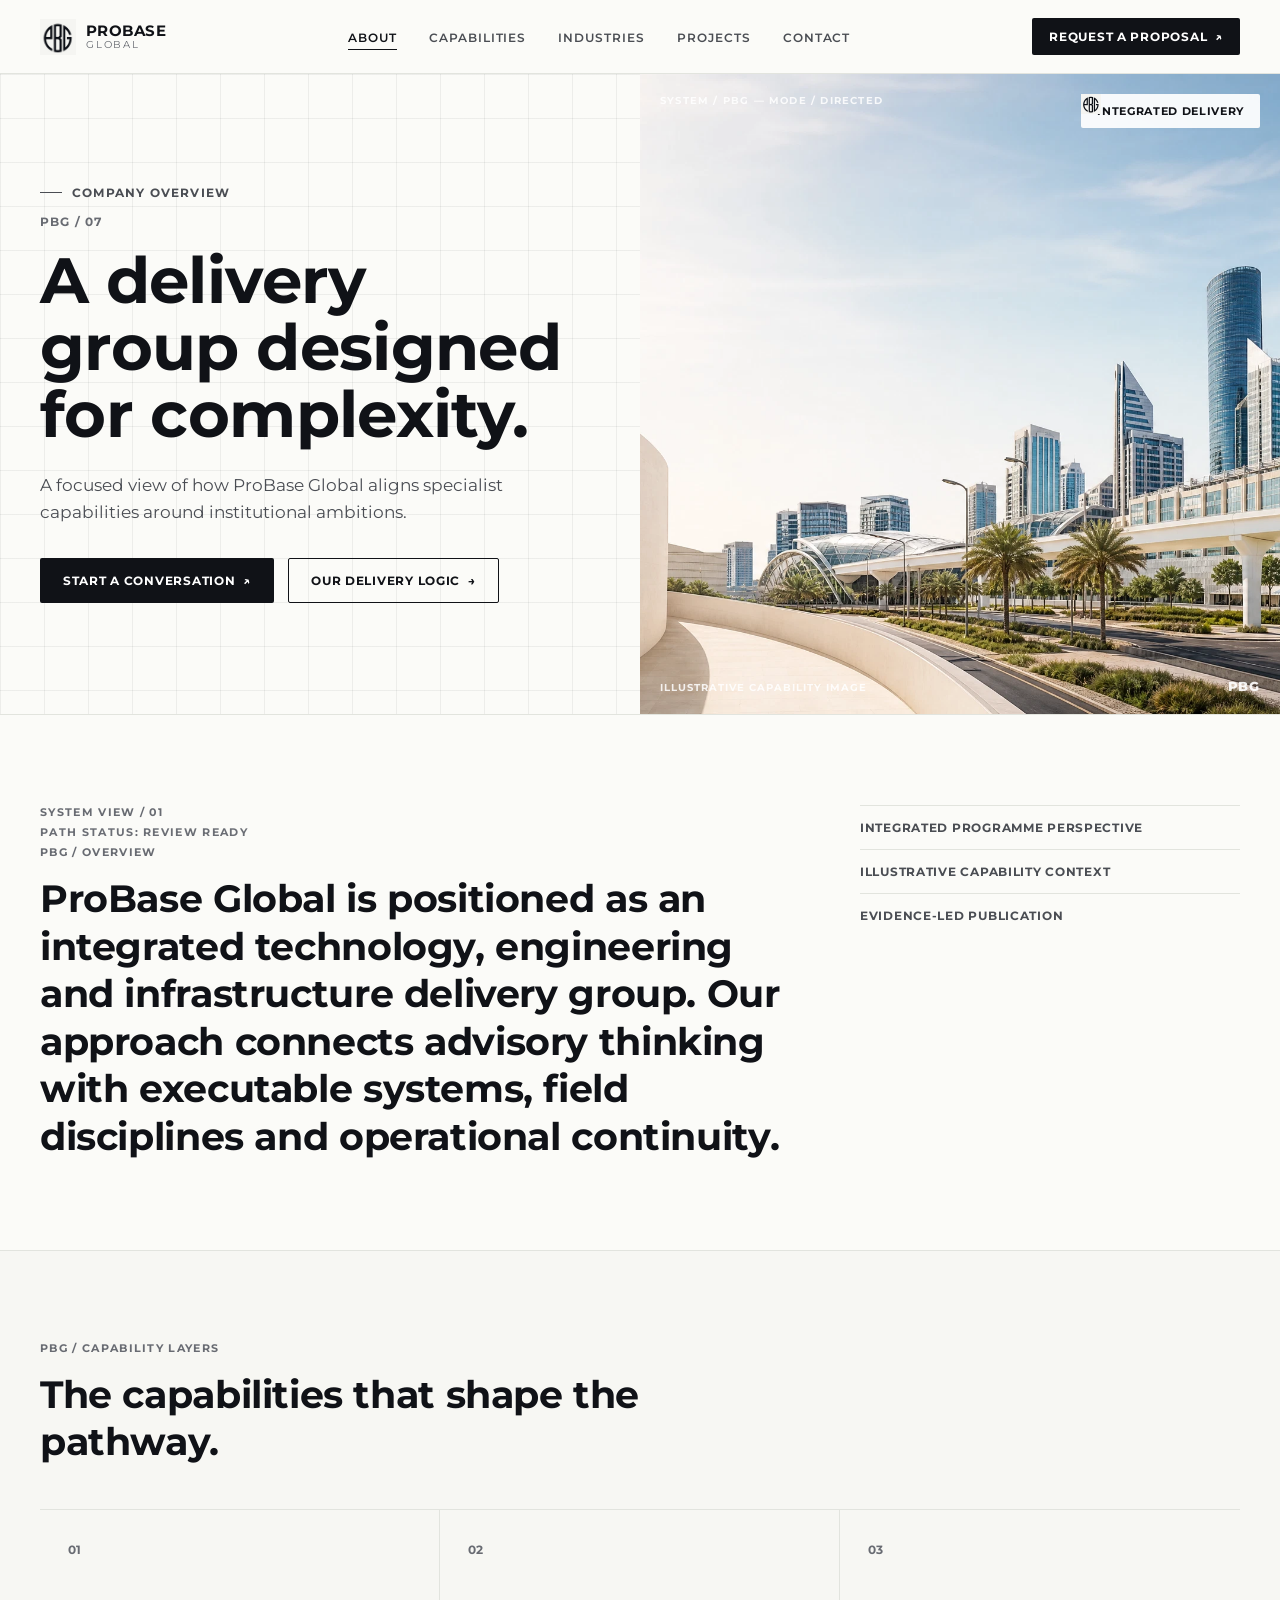
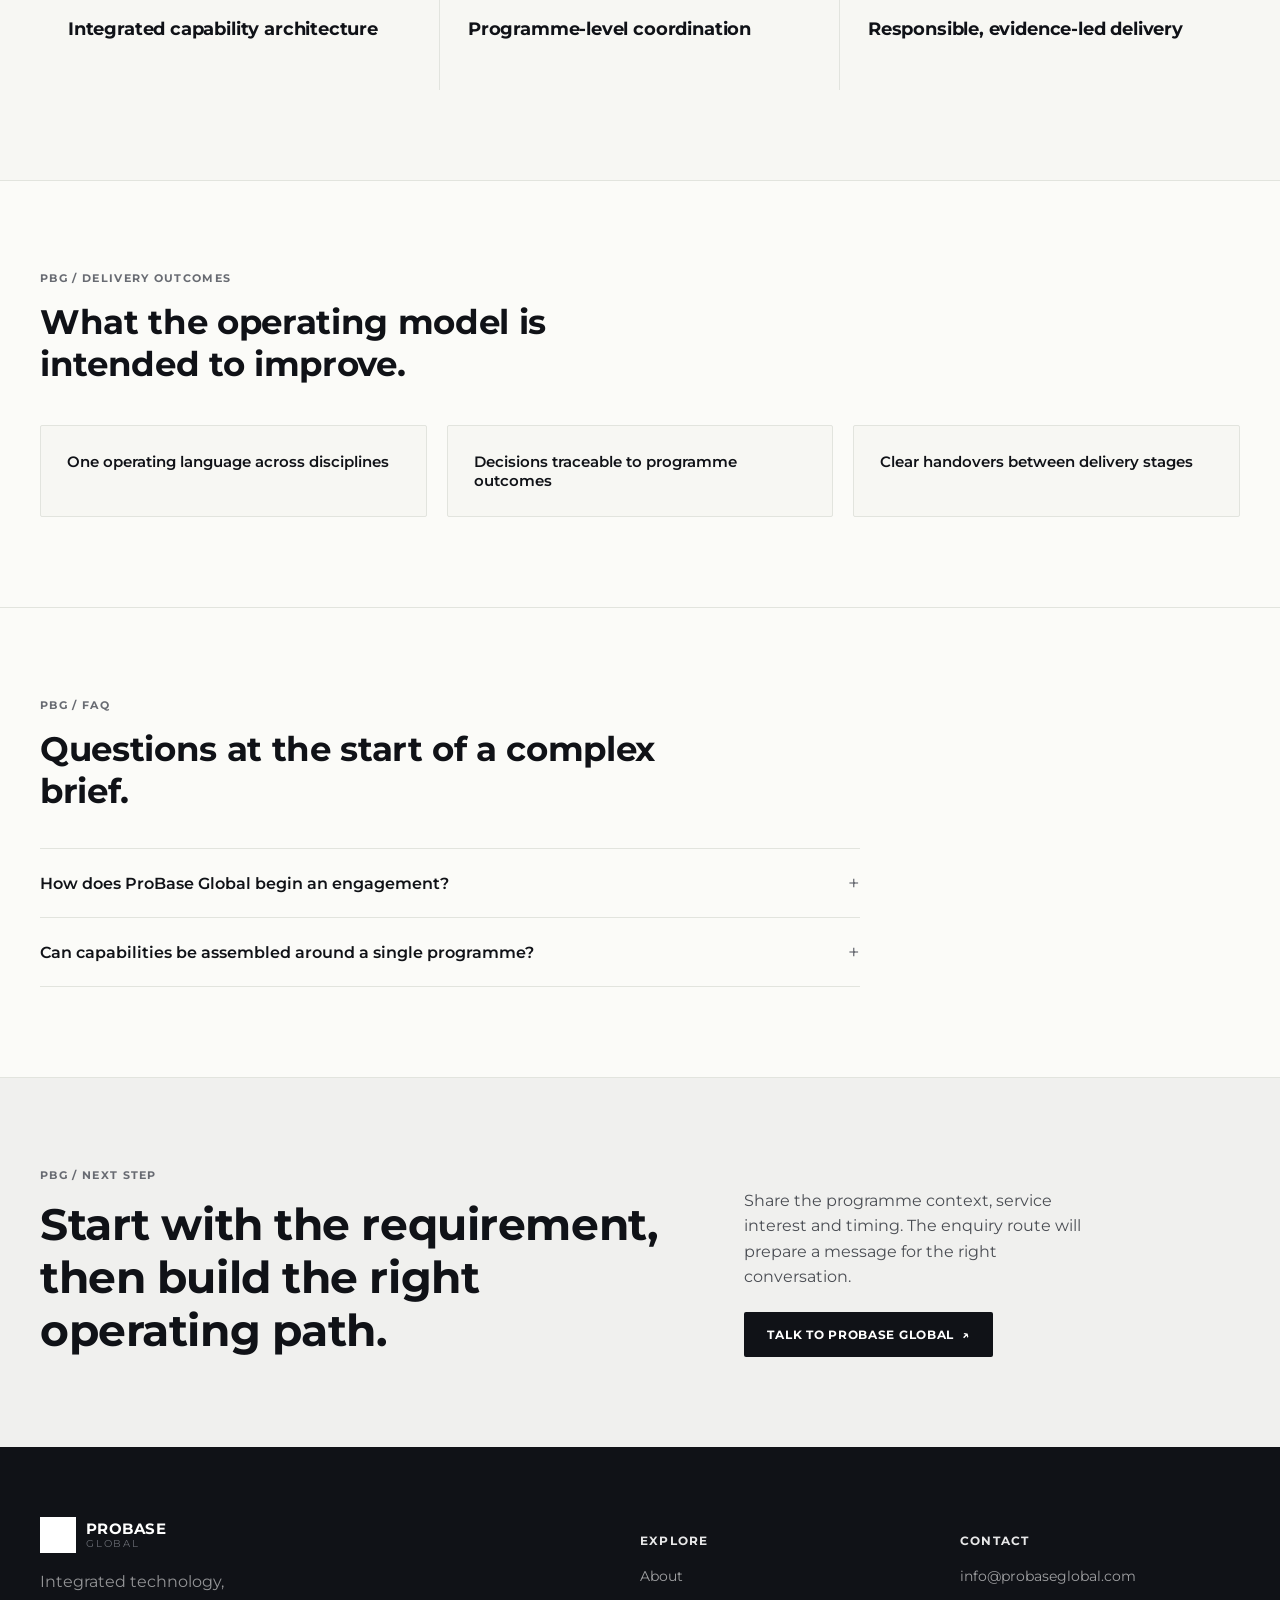
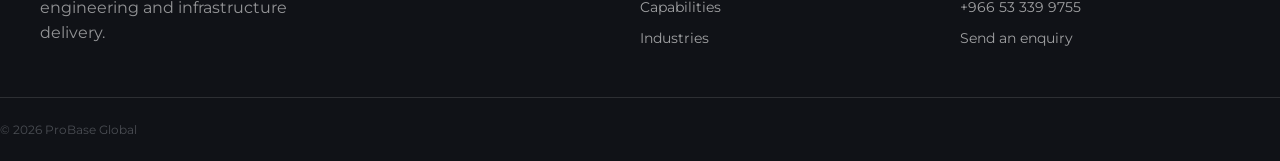
==== about.html @ fe895ed1 "Accessibility and responsive audit fixes - Mobile menu: open state now renders as a full-width dropd" ====
<!doctype html>
<html lang="en">
<head>
<meta charset="UTF-8">
<meta name="viewport" content="width=device-width, initial-scale=1.0">
<title>A delivery group designed for complexity. | ProBase Global</title>
<meta name="description" content="A focused view of how ProBase Global aligns specialist capabilities around institutional ambitions.">
<meta name="theme-color" content="#111216">
<link rel="preconnect" href="https://fonts.googleapis.com">
<link rel="preconnect" href="https://fonts.gstatic.com" crossorigin>
<link href="https://fonts.googleapis.com/css2?family=Montserrat:wght@400;600;700;800&display=swap" rel="stylesheet">
<link rel="stylesheet" href="css/style.css">
</head>
<body>
<header class="site-header">
  <div class="wrap header-inner">
    <a class="brand" href="index.html">
      <img src="assets/img/probase-logo-mark-160_a76ad49f.png" alt="ProBase Global" class="brand-mark">
      <span class="brand-word"><strong>PROBASE</strong><small>GLOBAL</small></span>
    </a>
    <nav class="site-nav" id="site-nav">
      <ul>
        <li><a href="about.html" class="active">About</a></li>
<li><a href="capabilities.html">Capabilities</a></li>
<li><a href="industries.html">Industries</a></li>
<li><a href="projects.html">Projects</a></li>
<li><a href="contact.html">Contact</a></li>
      </ul>
    </nav>
    <div class="header-actions">
      <button class="lang-toggle" type="button">&#127760; العربية</button>
      <a class="btn btn-primary btn-sm" href="contact.html?type=proposal">Request a proposal <span class="arrow">&#8599;</span></a>
    </div>
    <button class="menu-toggle" type="button" aria-label="Menu" aria-expanded="false" aria-controls="site-nav">&#9776;</button>
  </div>
</header>
<main>
<section class="hero">
  <div class="hero-grid">
    <div class="hero-copy">
      <span class="eyebrow"><i></i>Company overview</span>
      <span class="counter">PBG / 07</span>
      <h1>A delivery group designed for complexity.</h1>
      <p class="lede">A focused view of how ProBase Global aligns specialist capabilities around institutional ambitions.</p>
      <div class="btn-row">
        <a class="btn btn-primary" href="contact.html">Start a conversation <span class="arrow">&#8599;</span></a>
        <a class="btn btn-outline" href="delivery.html">Our delivery logic <span class="arrow">&#8594;</span></a>
      </div>
    </div>
    <div class="hero-media">
      <img src="assets/img/probase-daylight-hero_3b8165ca.png" alt="Illustrative capability environment">
      <span class="hero-tag hero-tag--top">SYSTEM / PBG &mdash; MODE / DIRECTED</span>
      <span class="hero-badge"><img src="assets/img/probase-logo-mark-160_a76ad49f.png" alt=""> Integrated delivery</span>
      <span class="hero-caption">Illustrative capability image</span>
      <span class="hero-mark">PBG</span>
    </div>
  </div>
</section>
<section class="overview">
  <div class="wrap overview-grid">
    <div class="overview-copy">
      <span class="tiny-label">System view / 01</span>
      <span class="tiny-label muted">PATH STATUS: REVIEW READY</span>
      <span class="section-label">PBG / OVERVIEW</span>
      <h2>ProBase Global is positioned as an integrated technology, engineering and infrastructure delivery group. Our approach connects advisory thinking with executable systems, field disciplines and operational continuity.</h2>
    </div>
    <ul class="overview-list">
      <li>Integrated programme perspective</li>
      <li>Illustrative capability context</li>
      <li>Evidence-led publication</li>
    </ul>
  </div>
</section>
<section class="layers">
  <div class="wrap">
    <span class="section-label">PBG / CAPABILITY LAYERS</span>
    <h2>The capabilities that shape the pathway.</h2>
    <div class="layer-grid layer-grid--3">
      <article class="layer-card">
      <span class="layer-num">01</span>
      <h3>Integrated capability architecture</h3>
    </article>
<article class="layer-card">
      <span class="layer-num">02</span>
      <h3>Programme-level coordination</h3>
    </article>
<article class="layer-card">
      <span class="layer-num">03</span>
      <h3>Responsible, evidence-led delivery</h3>
    </article>
    </div>
  </div>
</section>
<section class="outcomes">
  <div class="wrap">
    <span class="section-label">PBG / DELIVERY OUTCOMES</span>
    <h2>What the operating model is intended to improve.</h2>
    <ul class="outcomes-list">
      <li>One operating language across disciplines</li>
<li>Decisions traceable to programme outcomes</li>
<li>Clear handovers between delivery stages</li>
    </ul>
  </div>
</section>
<section class="faq">
  <div class="wrap">
    <span class="section-label">PBG / FAQ</span>
    <h2>Questions at the start of a complex brief.</h2>
    <div class="faq-list">
      <div class="faq-item">
      <button class="faq-q" type="button" aria-expanded="false">How does ProBase Global begin an engagement?<span class="faq-icon">+</span></button>
      <div class="faq-a"><p>Each engagement begins by clarifying the operating need, scope boundaries, stakeholders and delivery dependencies before a proposed pathway is defined.</p></div>
    </div>
<div class="faq-item">
      <button class="faq-q" type="button" aria-expanded="false">Can capabilities be assembled around a single programme?<span class="faq-icon">+</span></button>
      <div class="faq-a"><p>Yes. The model is designed to align relevant technology, engineering, infrastructure and operational capabilities around the requirements of each programme.</p></div>
    </div>
    </div>
  </div>
</section>
<section class="next-step">
  <div class="wrap next-step-grid">
    <div>
      <span class="section-label">PBG / NEXT STEP</span>
      <h2>Start with the requirement, then build the right operating path.</h2>
    </div>
    <div class="next-step-side">
      <p>Share the programme context, service interest and timing. The enquiry route will prepare a message for the right conversation.</p>
      <a class="btn btn-primary" href="contact.html?source=/about">Talk to ProBase Global <span class="arrow">&#8599;</span></a>
    </div>
  </div>
</section>
</main>
<footer class="site-footer">
  <div class="wrap footer-inner">
    <div class="footer-col footer-brand">
      <a class="brand" href="index.html">
        <img src="assets/img/probase-logo-mark-160_a76ad49f.png" alt="ProBase Global" class="brand-mark brand-mark--light">
        <span class="brand-word"><strong>PROBASE</strong><small>GLOBAL</small></span>
      </a>
      <p>Integrated technology, engineering and infrastructure delivery.</p>
    </div>
    <div class="footer-col">
      <h4>Explore</h4>
      <ul>
        <li><a href="about.html">About</a></li>
        <li><a href="capabilities.html">Capabilities</a></li>
        <li><a href="industries.html">Industries</a></li>
      </ul>
    </div>
    <div class="footer-col">
      <h4>Contact</h4>
      <ul>
        <li><a href="mailto:info@probaseglobal.com">info@probaseglobal.com</a></li>
        <li><a href="tel:+966533399755">+966 53 339 9755</a></li>
        <li><a href="contact.html">Send an enquiry</a></li>
      </ul>
    </div>
  </div>
  <div class="wrap footer-bottom">
    <p>&copy; 2026 ProBase Global</p>
  </div>
</footer>
<script src="js/main.js"></script>
</body>
</html>
---- css/style.css ----
:root{
  --bg:#fbfbf8;
  --bg-alt:#f0f0ee;
  --bg-cream:#f7f7f3;
  --border:#e2e4de;
  --ink:#101217;
  --ink-soft:#4a4d53;
  --ink-mute:#686b72; /* darkened from #83868c to meet WCAG AA (4.5:1) on the light backgrounds */
  --white:#ffffff;
  --footer-bg:#101217;
  --radius:2px;
  --maxw:1320px;
}
*{box-sizing:border-box;}
html{scroll-behavior:smooth;}
body{
  margin:0;
  font-family:'Montserrat',Arial,sans-serif;
  background:var(--bg);
  color:var(--ink);
  -webkit-font-smoothing:antialiased;
}
img{max-width:100%;display:block;}
a{color:inherit;text-decoration:none;}
ul{list-style:none;margin:0;padding:0;}
h1,h2,h3{margin:0;font-weight:700;letter-spacing:-0.01em;}
p{margin:0;color:var(--ink-soft);line-height:1.6;}
.wrap{max-width:var(--maxw);margin:0 auto;padding:0 40px;}
/* Header */
.site-header{position:sticky;top:0;z-index:50;background:var(--bg);border-bottom:1px solid var(--border);}
.header-inner{display:flex;align-items:center;justify-content:space-between;padding-top:18px;padding-bottom:18px;gap:24px;}
.brand{display:flex;align-items:center;gap:10px;}
.brand-mark{width:36px;height:36px;object-fit:contain;}
.brand-word{display:flex;flex-direction:column;line-height:1.1;}
.brand-word strong{font-size:15px;letter-spacing:0.03em;}
.brand-word small{font-size:10px;letter-spacing:0.18em;color:var(--ink-mute);}
.site-nav ul{display:flex;gap:32px;}
.site-nav a{font-size:12px;font-weight:600;letter-spacing:0.08em;text-transform:uppercase;color:var(--ink-soft);padding-bottom:4px;border-bottom:1px solid transparent;}
.site-nav a:hover,.site-nav a.active{color:var(--ink);border-color:var(--ink);}
.header-actions{display:flex;align-items:center;gap:12px;}
.lang-toggle{font-family:inherit;font-size:12px;font-weight:600;background:var(--white);border:1px solid var(--border);border-radius:999px;padding:8px 14px;cursor:pointer;}
/* Arabic/RTL locale not yet built — hide the inert toggle until ar/ pages exist. Remove this line to restore it. */
.lang-toggle{display:none;}
.menu-toggle{display:none;background:none;border:none;font-size:22px;cursor:pointer;}
/* Buttons */
.btn{display:inline-flex;align-items:center;gap:8px;font-size:12px;font-weight:700;letter-spacing:0.06em;text-transform:uppercase;padding:14px 22px;border-radius:var(--radius);white-space:nowrap;cursor:pointer;border:1px solid transparent;}
.btn-primary{background:var(--ink);color:var(--white);}
.btn-primary:hover{background:#000;}
.btn-outline{background:transparent;color:var(--ink);border-color:var(--ink);}
.btn-outline:hover{background:var(--ink);color:var(--white);}
.btn-sm{padding:10px 16px;}
.arrow{font-size:12px;}
.btn-row{display:flex;gap:14px;flex-wrap:wrap;margin-top:32px;}
/* Hero */
.hero{background:var(--bg);
  background-image:
    linear-gradient(rgba(16,18,23,0.06) 1px, transparent 1px),
    linear-gradient(90deg, rgba(16,18,23,0.06) 1px, transparent 1px);
  background-size:44px 44px;
  border-bottom:1px solid var(--border);
}
.hero-grid{display:grid;grid-template-columns:1fr 1fr;min-height:640px;}
.hero-copy{padding:80px 60px 80px 40px;display:flex;flex-direction:column;justify-content:center;max-width:640px;}
.eyebrow{display:inline-flex;align-items:center;gap:10px;font-size:12px;font-weight:700;letter-spacing:0.1em;text-transform:uppercase;color:var(--ink-soft);margin-bottom:14px;}
.eyebrow i{width:22px;height:1px;background:var(--ink-soft);display:inline-block;}
.counter{display:block;font-size:12px;font-weight:700;letter-spacing:0.1em;color:var(--ink-mute);margin-bottom:18px;}
.hero h1{font-size:clamp(38px,5vw,66px);line-height:1.05;margin-bottom:24px;}
.lede{font-size:17px;max-width:520px;}
.hero-media{position:relative;overflow:hidden;background:var(--bg-alt);min-height:400px;}
.hero-media img{width:100%;height:100%;object-fit:cover;position:absolute;inset:0;}
.hero-tag--top{position:absolute;top:20px;left:20px;font-size:10px;font-weight:700;letter-spacing:0.12em;color:rgba(255,255,255,0.85);text-transform:uppercase;z-index:2;}
.hero-badge{position:absolute;top:20px;right:20px;background:rgba(255,255,255,0.92);display:flex;align-items:center;gap:8px;padding:10px 16px;font-size:11px;font-weight:700;letter-spacing:0.06em;text-transform:uppercase;border-radius:2px;z-index:2;}
.hero-badge img{width:20px;height:20px;}
.hero-caption{position:absolute;bottom:20px;left:20px;font-size:10px;font-weight:700;letter-spacing:0.1em;color:rgba(255,255,255,0.85);text-transform:uppercase;z-index:2;}
.hero-mark{position:absolute;bottom:20px;right:20px;font-size:13px;font-weight:800;color:rgba(255,255,255,0.9);letter-spacing:0.06em;z-index:2;}
/* Overview */
.overview{padding:90px 0;border-bottom:1px solid var(--border);}
.overview-grid{display:grid;grid-template-columns:2fr 1fr;gap:60px;align-items:start;}
.tiny-label{display:block;font-size:11px;font-weight:700;letter-spacing:0.12em;text-transform:uppercase;color:var(--ink-mute);margin-bottom:6px;}
.tiny-label.muted{color:#6b6e75;} /* was #a7a9ad (2.27:1, failed AA); now ~4.9:1, a hair lighter than --ink-mute */
.section-label{display:block;font-size:11px;font-weight:700;letter-spacing:0.12em;text-transform:uppercase;color:var(--ink-mute);margin-bottom:16px;}
.overview-copy h2{font-size:clamp(26px,3vw,38px);line-height:1.25;margin-top:8px;}
.overview-list{display:flex;flex-direction:column;}
.overview-list li{font-size:12px;font-weight:700;letter-spacing:0.06em;text-transform:uppercase;color:var(--ink-soft);padding:14px 0;border-top:1px solid var(--border);}
/* Layers */
.layers{padding:90px 0;background:var(--bg-cream);border-bottom:1px solid var(--border);}
.layers h2{font-size:clamp(26px,3vw,40px);margin:14px 0 44px;max-width:640px;}
.layer-grid{display:grid;gap:0;border-top:1px solid var(--border);}
.layer-grid--4{grid-template-columns:repeat(4,1fr);}
.layer-grid--3{grid-template-columns:repeat(3,1fr);}
.layer-card{padding:32px 28px;border-right:1px solid var(--border);min-height:180px;}
.layer-grid--4 .layer-card:last-child,.layer-grid--3 .layer-card:last-child{border-right:none;}
.layer-num{display:block;font-size:12px;font-weight:700;color:var(--ink-mute);margin-bottom:60px;}
.layer-card h3{font-size:18px;line-height:1.35;}
/* Capability map (capabilities page) */
.capmap{padding:90px 0;border-bottom:1px solid var(--border);}
.capmap h2{font-size:clamp(24px,3vw,34px);max-width:760px;margin:14px 0 10px;}
.capmap-sub{max-width:600px;margin-bottom:44px;}
.capmap-grid{display:grid;grid-template-columns:repeat(4,1fr);gap:20px;}
.capmap-grid article{border:1px solid var(--border);padding:26px;border-radius:var(--radius);background:var(--bg-cream);}
.capmap-grid h3{font-size:16px;margin-bottom:10px;}
.capmap-grid span{font-size:10px;font-weight:700;letter-spacing:0.1em;text-transform:uppercase;color:var(--ink-mute);}
/* Industry directory */
.directory{padding:90px 0;border-bottom:1px solid var(--border);}
.directory h2{font-size:clamp(24px,3vw,34px);margin:14px 0 40px;}
.directory-grid{display:grid;grid-template-columns:repeat(5,1fr);gap:1px;background:var(--border);border:1px solid var(--border);}
.dir-item{background:var(--bg);padding:26px 22px;font-size:14px;font-weight:600;color:var(--ink-soft);}
/* Verification / scenarios (projects) */
.verification{padding:90px 0;border-bottom:1px solid var(--border);}
.verification h2{font-size:clamp(24px,3vw,34px);margin:14px 0 10px;}
.scenario-grid{display:grid;grid-template-columns:repeat(2,1fr);gap:1px;background:var(--border);border:1px solid var(--border);margin-top:36px;}
.scenario-item{background:var(--bg);padding:24px 26px;display:flex;justify-content:space-between;align-items:center;gap:16px;}
.scenario-item span{font-weight:600;font-size:14px;}
.scenario-item small{font-size:10px;font-weight:700;letter-spacing:0.08em;text-transform:uppercase;color:var(--ink-mute);white-space:nowrap;}
/* Outcomes */
.outcomes{padding:90px 0;border-bottom:1px solid var(--border);}
.outcomes h2{font-size:clamp(24px,3vw,34px);margin:14px 0 40px;max-width:640px;}
.outcomes-list{display:grid;grid-template-columns:repeat(3,1fr);gap:20px;}
.outcomes-list li{border:1px solid var(--border);border-radius:var(--radius);padding:26px;font-weight:600;font-size:15px;background:var(--bg-cream);}
/* FAQ */
.faq{padding:90px 0;border-bottom:1px solid var(--border);}
.faq h2{font-size:clamp(24px,3vw,34px);margin:14px 0 36px;max-width:640px;}
.faq-list{max-width:820px;}
.faq-item{border-top:1px solid var(--border);}
.faq-item:last-child{border-bottom:1px solid var(--border);}
.faq-q{width:100%;display:flex;justify-content:space-between;align-items:center;background:none;border:none;font-family:inherit;font-size:16px;font-weight:600;text-align:left;padding:22px 0;cursor:pointer;color:var(--ink);}
.faq-icon{font-size:20px;font-weight:400;color:var(--ink-mute);transition:transform 0.2s ease;}
.faq-item.open .faq-icon{transform:rotate(45deg);}
.faq-a{max-height:0;overflow:hidden;transition:max-height 0.25s ease;}
.faq-item.open .faq-a{max-height:200px;}
.faq-a p{padding-bottom:22px;max-width:640px;}
/* Next step */
.next-step{padding:90px 0;background:var(--bg-alt);}
.next-step-grid{display:grid;grid-template-columns:1.3fr 1fr;gap:60px;align-items:end;}
.next-step h2{font-size:clamp(28px,3.4vw,44px);margin-top:14px;}
.next-step-side p{margin-bottom:22px;max-width:360px;}
/* Contact routing / form */
.routing{padding:90px 0;border-bottom:1px solid var(--border);}
.routing h2{font-size:clamp(24px,3vw,34px);margin:14px 0 10px;max-width:640px;}
.routing-grid{display:grid;grid-template-columns:repeat(3,1fr);gap:24px;margin-top:44px;}
.routing-grid .layer-num{margin-bottom:18px;}
.routing-grid h3{margin-bottom:10px;font-size:17px;}
.contact-form-section{padding:90px 0;}
.contact-form-section h2{font-size:clamp(24px,3vw,34px);margin:14px 0 10px;max-width:640px;}
.contact-form-section a{border-bottom:1px solid var(--ink);}
.contact-form{margin-top:44px;display:flex;flex-direction:column;gap:20px;max-width:760px;}
.form-row{display:grid;grid-template-columns:1fr 1fr;gap:20px;}
.contact-form label{display:flex;flex-direction:column;gap:8px;font-size:12px;font-weight:700;letter-spacing:0.06em;text-transform:uppercase;color:var(--ink-soft);}
.contact-form label.full{width:100%;}
.contact-form input,.contact-form select,.contact-form textarea{
  font-family:inherit;font-size:14px;font-weight:400;text-transform:none;letter-spacing:normal;
  padding:12px 14px;border:1px solid var(--border);border-radius:var(--radius);background:var(--white);color:var(--ink);
}
.contact-form button{align-self:flex-start;border:none;}
/* Home-specific sections */
.approach{padding:100px 0 80px;}
.approach h2{font-size:clamp(28px,4vw,48px);max-width:760px;margin:14px 0 26px;}
.approach p{max-width:640px;font-size:16px;}
.capgrid{padding:0 0 90px;}
.capgrid > .wrap{display:flex;justify-content:space-between;align-items:flex-end;margin-bottom:30px;}
.capgrid h2{font-size:clamp(24px,3vw,34px);margin-top:14px;}
.link-arrow{font-size:12px;font-weight:700;letter-spacing:0.06em;text-transform:uppercase;border-bottom:1px solid var(--ink);}
.capgrid-row{display:grid;grid-template-columns:repeat(4,1fr);gap:1px;background:var(--border);border-top:1px solid var(--border);border-bottom:1px solid var(--border);}
.capcard{position:relative;min-height:320px;background:var(--bg);background-size:cover;background-position:center;padding:24px;display:flex;flex-direction:column;justify-content:flex-end;}
.capcard--plain{background-color:var(--bg-cream);}
.capcard-num{position:absolute;top:24px;left:24px;font-size:12px;font-weight:700;color:var(--ink-mute);}
.capcard[style*="background-image"] .capcard-num{color:rgba(255,255,255,0.85);}
.capcard-title{display:flex;justify-content:space-between;align-items:center;font-size:17px;font-weight:700;}
.capcard[style*="background-image"]{color:var(--white);}
.capcard[style*="background-image"]::before{content:"";position:absolute;inset:0;background:linear-gradient(180deg,rgba(16,18,23,0.05),rgba(16,18,23,0.55));}
.capcard[style*="background-image"] .capcard-num,.capcard[style*="background-image"] .capcard-title{position:relative;z-index:1;}
.discipline{padding:90px 0;border-top:1px solid var(--border);}
.discipline-grid{display:grid;grid-template-columns:1fr 1.1fr;gap:60px;align-items:center;}
.discipline-visual{background:var(--ink);border-radius:var(--radius);min-height:300px;display:grid;grid-template-columns:1fr 1fr;grid-template-rows:1fr 1fr;color:rgba(255,255,255,0.5);font-size:12px;font-weight:700;}
.discipline-visual span{padding:18px;border-right:1px solid rgba(255,255,255,0.1);border-bottom:1px solid rgba(255,255,255,0.1);}
.discipline-copy h2{font-size:clamp(26px,3.4vw,40px);margin:14px 0 18px;}
.discipline-copy p{margin-bottom:28px;max-width:440px;}
/* Footer */
.site-footer{background:var(--footer-bg);color:rgba(255,255,255,0.75);padding-top:70px;}
.footer-inner{display:grid;grid-template-columns:2fr 1fr 1fr;gap:40px;padding-bottom:50px;}
.footer-brand .brand-word strong{color:var(--white);}
.footer-brand p{margin-top:16px;max-width:280px;color:rgba(255,255,255,0.55);}
.brand-mark--light{filter:brightness(0) invert(1);}
.footer-col h4{font-size:12px;letter-spacing:0.1em;text-transform:uppercase;color:rgba(255,255,255,0.9);margin-bottom:18px;}
.footer-col ul{display:flex;flex-direction:column;gap:12px;}
.footer-col a{color:rgba(255,255,255,0.6);font-size:14px;}
.footer-col a:hover{color:var(--white);}
.footer-bottom{border-top:1px solid rgba(255,255,255,0.12);padding:22px 0;font-size:12px;color:rgba(255,255,255,0.5);}
@media (max-width: 980px){
  .site-nav,.header-actions .lang-toggle{display:none;}
  .menu-toggle{display:block;}
  /* Mobile menu opens as a full-width dropdown panel below the sticky header, not a squeezed inline row. */
  .site-nav.open{display:block;position:absolute;top:100%;left:0;right:0;background:var(--bg);border-bottom:1px solid var(--border);box-shadow:0 14px 28px rgba(16,18,23,0.08);padding:6px 20px 14px;}
  .site-nav.open ul{flex-direction:column;gap:0;}
  .site-nav.open li{border-top:1px solid var(--border);}
  .site-nav.open li:first-child{border-top:none;}
  .site-nav.open a{display:block;padding:16px 0;border-bottom:none;}
  .hero-grid{grid-template-columns:1fr;}
  .hero-media{min-height:320px;order:-1;}
  .hero-copy{padding:48px 24px;}
  .overview-grid,.discipline-grid,.next-step-grid{grid-template-columns:1fr;}
  .layer-grid--4,.layer-grid--3,.capmap-grid,.capgrid-row{grid-template-columns:repeat(2,1fr);}
  .directory-grid{grid-template-columns:repeat(2,1fr);}
  .outcomes-list{grid-template-columns:1fr;}
  .form-row{grid-template-columns:1fr;}
  .wrap{padding:0 20px;}
  .scenario-grid{grid-template-columns:1fr;}
  .footer-inner{grid-template-columns:1fr;}
}
/* Respect users who ask for less motion: kill the FAQ height animation, icon spin and smooth scroll. */
@media (prefers-reduced-motion: reduce){
  html{scroll-behavior:auto;}
  *,*::before,*::after{animation-duration:0.01ms!important;animation-iteration-count:1!important;transition-duration:0.01ms!important;}
}
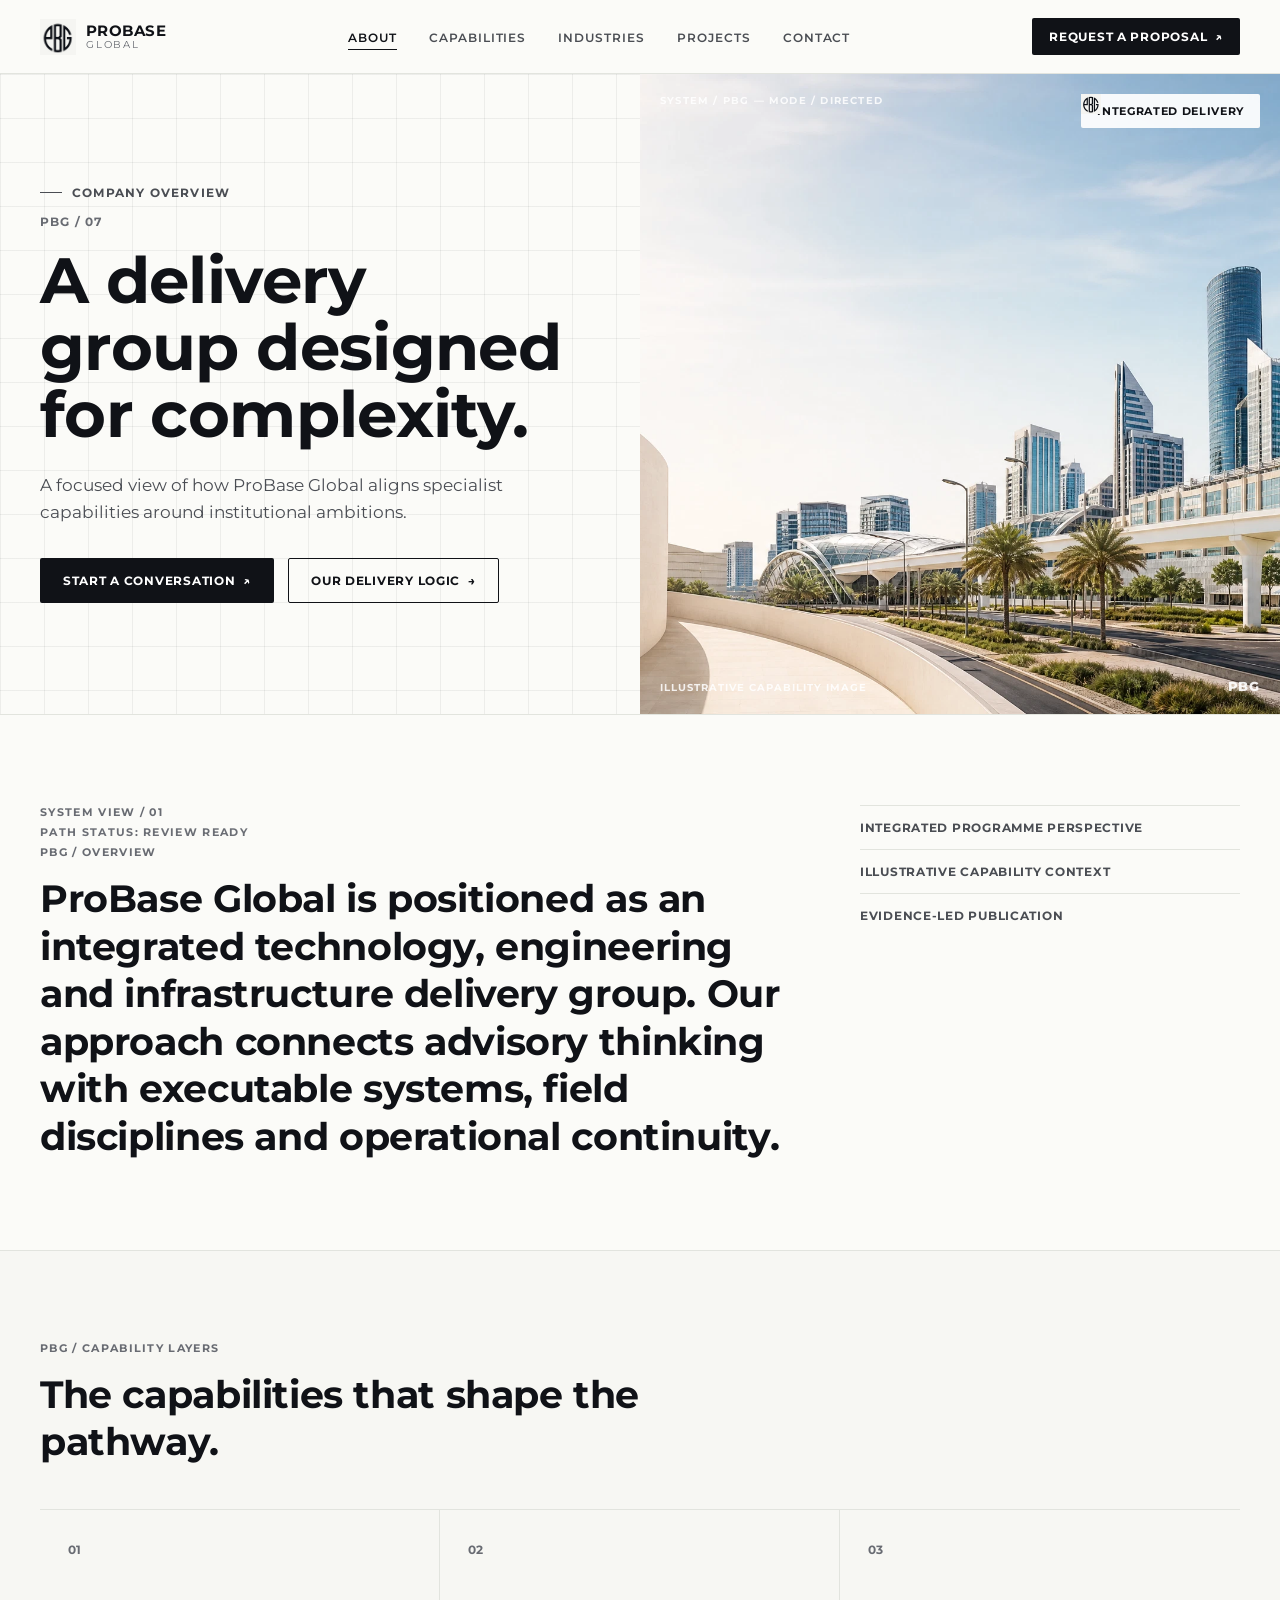
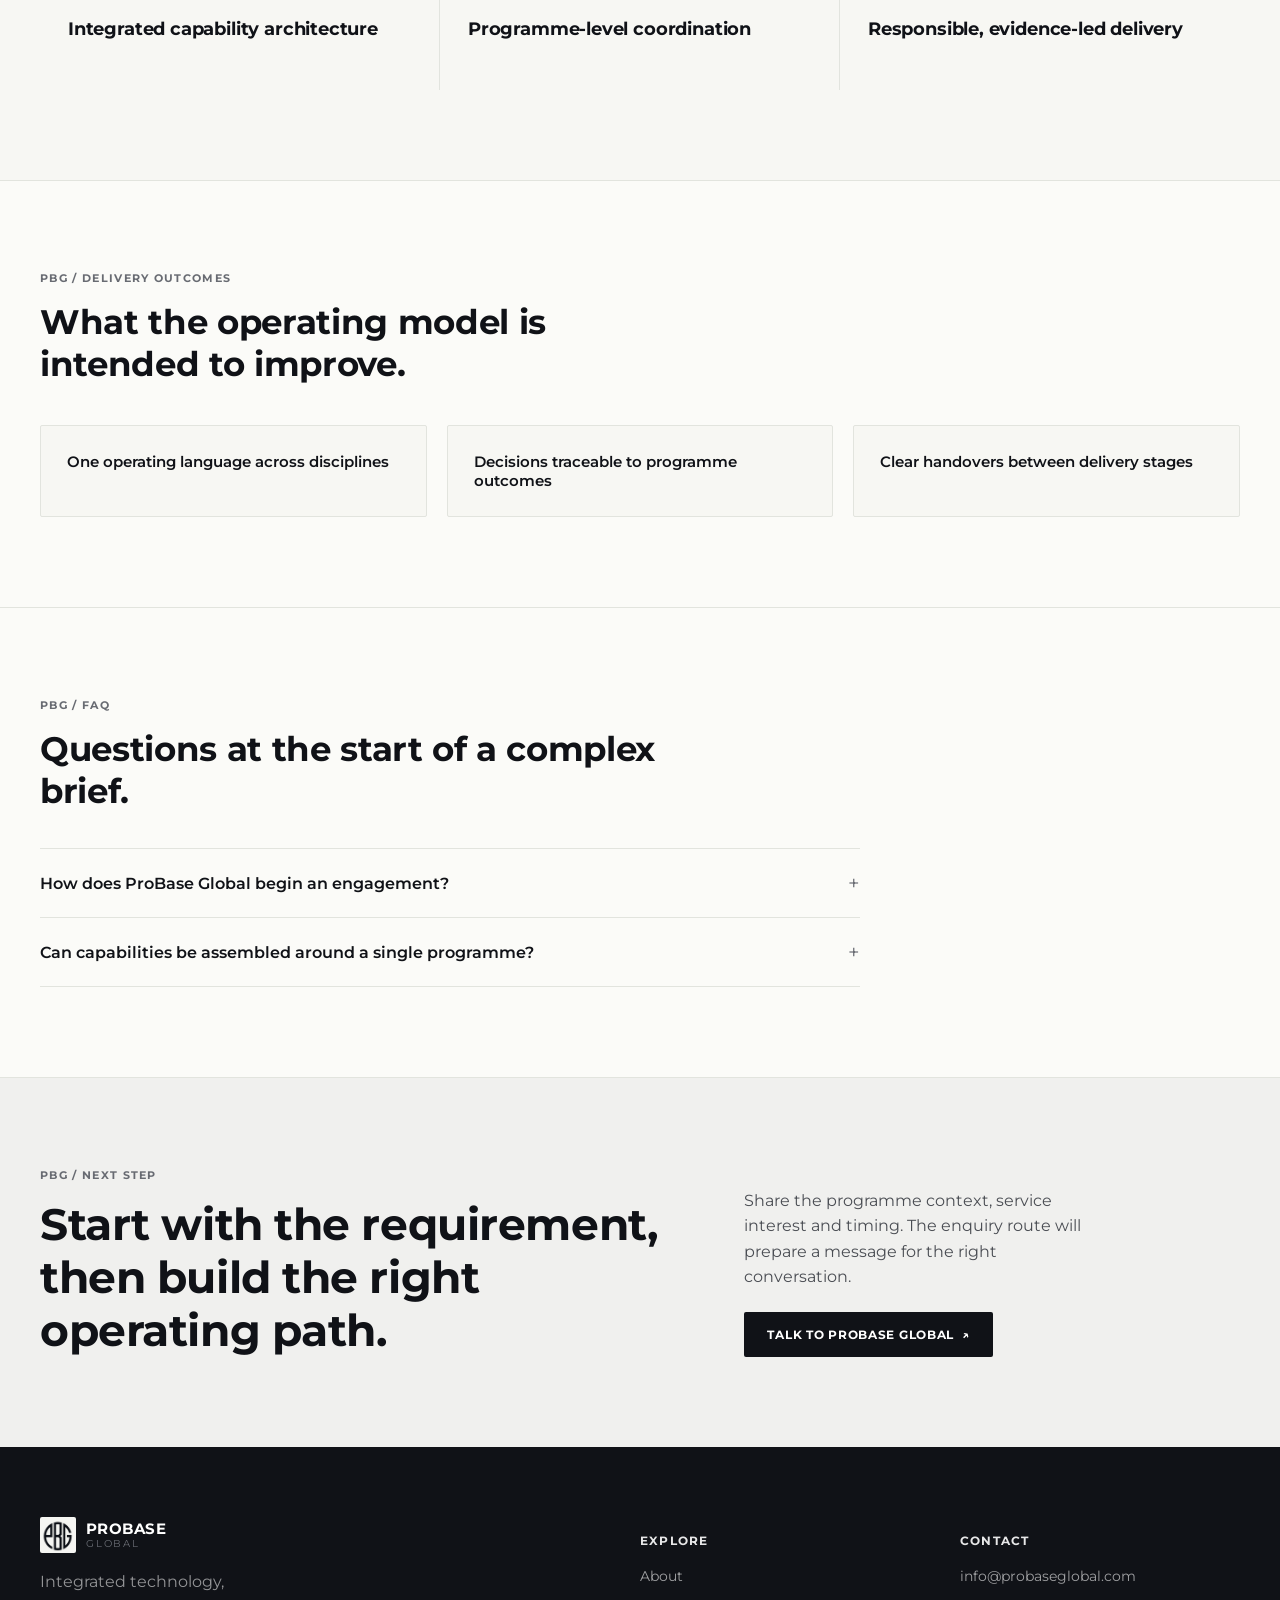
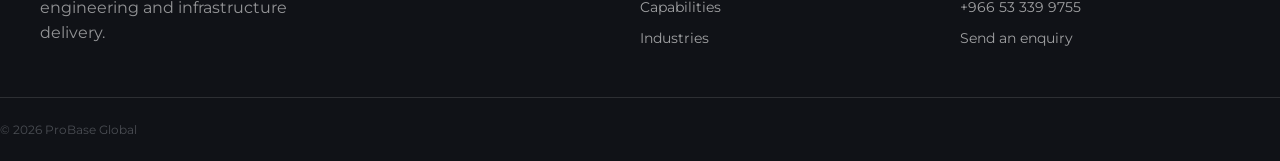
==== commit b8576c17: "Accessibility polish: skip link, aria-current, autocomplete, menu close - Skip link ("Skip to conten" ====
--- a/about.html
+++ b/about.html
@@ -12,6 +12,7 @@
 <link rel="stylesheet" href="css/style.css">
 </head>
 <body>
+<a class="skip-link" href="#main-content">Skip to content</a>
 <header class="site-header">
   <div class="wrap header-inner">
     <a class="brand" href="index.html">
@@ -20,7 +21,7 @@
     </a>
     <nav class="site-nav" id="site-nav">
       <ul>
-        <li><a href="about.html" class="active">About</a></li>
+        <li><a href="about.html" class="active" aria-current="page">About</a></li>
 <li><a href="capabilities.html">Capabilities</a></li>
 <li><a href="industries.html">Industries</a></li>
 <li><a href="projects.html">Projects</a></li>
@@ -34,7 +35,7 @@
     <button class="menu-toggle" type="button" aria-label="Menu" aria-expanded="false" aria-controls="site-nav">&#9776;</button>
   </div>
 </header>
-<main>
+<main id="main-content">
 <section class="hero">
   <div class="hero-grid">
     <div class="hero-copy">
--- a/css/style.css
+++ b/css/style.css
@@ -26,6 +26,9 @@
 h1,h2,h3{margin:0;font-weight:700;letter-spacing:-0.01em;}
 p{margin:0;color:var(--ink-soft);line-height:1.6;}
 .wrap{max-width:var(--maxw);margin:0 auto;padding:0 40px;}
+/* Skip link — visible only on keyboard focus, jumps past the header to main. */
+.skip-link{position:absolute;left:12px;top:-56px;z-index:100;background:var(--ink);color:var(--white);padding:11px 18px;border-radius:var(--radius);font-size:12px;font-weight:700;letter-spacing:0.06em;text-transform:uppercase;transition:top 0.15s ease;}
+.skip-link:focus{top:12px;}
 /* Header */
 .site-header{position:sticky;top:0;z-index:50;background:var(--bg);border-bottom:1px solid var(--border);}
 .header-inner{display:flex;align-items:center;justify-content:space-between;padding-top:18px;padding-bottom:18px;gap:24px;}
@@ -180,14 +183,56 @@
 .footer-inner{display:grid;grid-template-columns:2fr 1fr 1fr;gap:40px;padding-bottom:50px;}
 .footer-brand .brand-word strong{color:var(--white);}
 .footer-brand p{margin-top:16px;max-width:280px;color:rgba(255,255,255,0.55);}
-.brand-mark--light{filter:brightness(0) invert(1);}
+/* The logo is an opaque cream tile with a dark mark (no transparency), so an
+   invert filter would turn the whole square white. Show it as-is: a light logo
+   chip reads cleanly on the dark footer. */
+.brand-mark--light{border-radius:var(--radius);}
 .footer-col h4{font-size:12px;letter-spacing:0.1em;text-transform:uppercase;color:rgba(255,255,255,0.9);margin-bottom:18px;}
 .footer-col ul{display:flex;flex-direction:column;gap:12px;}
 .footer-col a{color:rgba(255,255,255,0.6);font-size:14px;}
 .footer-col a:hover{color:var(--white);}
 .footer-bottom{border-top:1px solid rgba(255,255,255,0.12);padding:22px 0;font-size:12px;color:rgba(255,255,255,0.5);}
+/* ---- Sample / placeholder content marker ------------------------------------
+   Intentionally off the monochrome palette (amber) so fabricated placeholder
+   sections are obvious and never mistaken for verified information. */
+.sample-note{display:inline-flex;align-items:center;gap:9px;margin:0 0 24px;padding:9px 15px;border:1px dashed #c19a3e;border-radius:var(--radius);background:#faf5e8;color:#735c1c;font-size:11px;font-weight:700;letter-spacing:0.07em;text-transform:uppercase;}
+.sample-note::before{content:"";width:7px;height:7px;border-radius:50%;background:#c19a3e;flex:none;}
+/* ---- Case studies (projects) ------------------------------------------------ */
+.cases{padding:90px 0;border-bottom:1px solid var(--border);}
+.cases h2{font-size:clamp(24px,3vw,34px);margin:14px 0 40px;max-width:680px;}
+.case-list{display:flex;flex-direction:column;gap:20px;}
+.case-item{border:1px solid var(--border);border-radius:var(--radius);padding:34px;background:var(--bg-cream);}
+.case-head{display:flex;align-items:center;gap:14px;margin-bottom:14px;}
+.case-index{font-size:12px;font-weight:700;color:var(--ink-mute);}
+.case-sector{font-size:11px;font-weight:700;letter-spacing:0.1em;text-transform:uppercase;color:var(--ink-mute);}
+.case-item h3{font-size:clamp(19px,2.2vw,24px);line-height:1.3;margin-bottom:24px;max-width:720px;}
+.case-body{display:grid;grid-template-columns:repeat(3,1fr);gap:26px;margin:0 0 26px;}
+.case-body dt{font-size:11px;font-weight:700;letter-spacing:0.08em;text-transform:uppercase;color:var(--ink-mute);margin-bottom:8px;}
+.case-body dd{margin:0;font-size:14px;line-height:1.6;color:var(--ink-soft);}
+.case-metrics{display:flex;flex-wrap:wrap;gap:36px;border-top:1px solid var(--border);padding-top:24px;}
+.case-metrics li{display:flex;flex-direction:column;gap:5px;}
+.case-metrics b{font-size:22px;font-weight:700;letter-spacing:-0.01em;}
+.case-metrics span{font-size:11px;font-weight:600;letter-spacing:0.06em;text-transform:uppercase;color:var(--ink-mute);}
+/* ---- Credibility stats (home) ----------------------------------------------- */
+.stats{padding:0 0 90px;}
+.stats-band{display:grid;grid-template-columns:repeat(4,1fr);gap:1px;background:var(--border);border:1px solid var(--border);}
+.stats-band li{background:var(--bg);padding:34px 26px;display:flex;flex-direction:column;gap:8px;}
+.stat-value{font-size:clamp(28px,3.4vw,40px);font-weight:700;letter-spacing:-0.02em;line-height:1;}
+.stat-label{font-size:12px;font-weight:600;line-height:1.4;color:var(--ink-soft);}
+/* ---- Partners + certifications (home) --------------------------------------- */
+.partners{padding:90px 0;border-top:1px solid var(--border);}
+.partners h2{font-size:clamp(24px,3vw,34px);margin:12px 0 24px;max-width:640px;}
+.partner-grid{display:grid;grid-template-columns:repeat(4,1fr);gap:1px;background:var(--border);border:1px solid var(--border);margin-bottom:28px;}
+.partner-slot{background:var(--bg);min-height:100px;display:flex;align-items:center;justify-content:center;text-align:center;padding:20px;font-size:12px;font-weight:600;letter-spacing:0.03em;color:var(--ink-mute);}
+.cert-row{display:flex;flex-wrap:wrap;gap:12px;margin-bottom:26px;}
+.cert-row li{border:1px solid var(--border);border-radius:999px;padding:9px 17px;font-size:12px;font-weight:700;letter-spacing:0.03em;}
+.vision{max-width:660px;font-size:15px;}
+.vision b{color:var(--ink);font-weight:700;}
 @media (max-width: 980px){
-  .site-nav,.header-actions .lang-toggle{display:none;}
+  /* Collapse the top bar to logo + hamburger. The long proposal CTA collided
+     with the brand and menu button; on mobile the proposal path is reached via
+     the menu's Contact link and the in-page CTAs. */
+  .site-nav,.header-actions{display:none;}
   .menu-toggle{display:block;}
   /* Mobile menu opens as a full-width dropdown panel below the sticky header, not a squeezed inline row. */
   .site-nav.open{display:block;position:absolute;top:100%;left:0;right:0;background:var(--bg);border-bottom:1px solid var(--border);box-shadow:0 14px 28px rgba(16,18,23,0.08);padding:6px 20px 14px;}
@@ -199,7 +244,19 @@
   .hero-media{min-height:320px;order:-1;}
   .hero-copy{padding:48px 24px;}
   .overview-grid,.discipline-grid,.next-step-grid{grid-template-columns:1fr;}
-  .layer-grid--4,.layer-grid--3,.capmap-grid,.capgrid-row{grid-template-columns:repeat(2,1fr);}
+  /* minmax(0,1fr) lets the two columns shrink below their min-content; without it a
+     long word + card padding pushes the grid wider than the phone and overflows. */
+  .layer-grid--4,.layer-grid--3,.capmap-grid{grid-template-columns:repeat(2,minmax(0,1fr));}
+  .layer-card{padding:24px 18px;}
+  .layer-card h3{overflow-wrap:break-word;}
+  /* Home capability teasers go full-width on mobile so long single words
+     (e.g. "Telecommunications") sit on one line instead of breaking mid-word. */
+  .capgrid-row{grid-template-columns:1fr;}
+  .capcard{min-height:220px;}
+  .case-item{padding:24px 20px;}
+  .case-body{grid-template-columns:1fr;gap:18px;}
+  .case-metrics{gap:24px;}
+  .stats-band,.partner-grid{grid-template-columns:repeat(2,1fr);}
   .directory-grid{grid-template-columns:repeat(2,1fr);}
   .outcomes-list{grid-template-columns:1fr;}
   .form-row{grid-template-columns:1fr;}
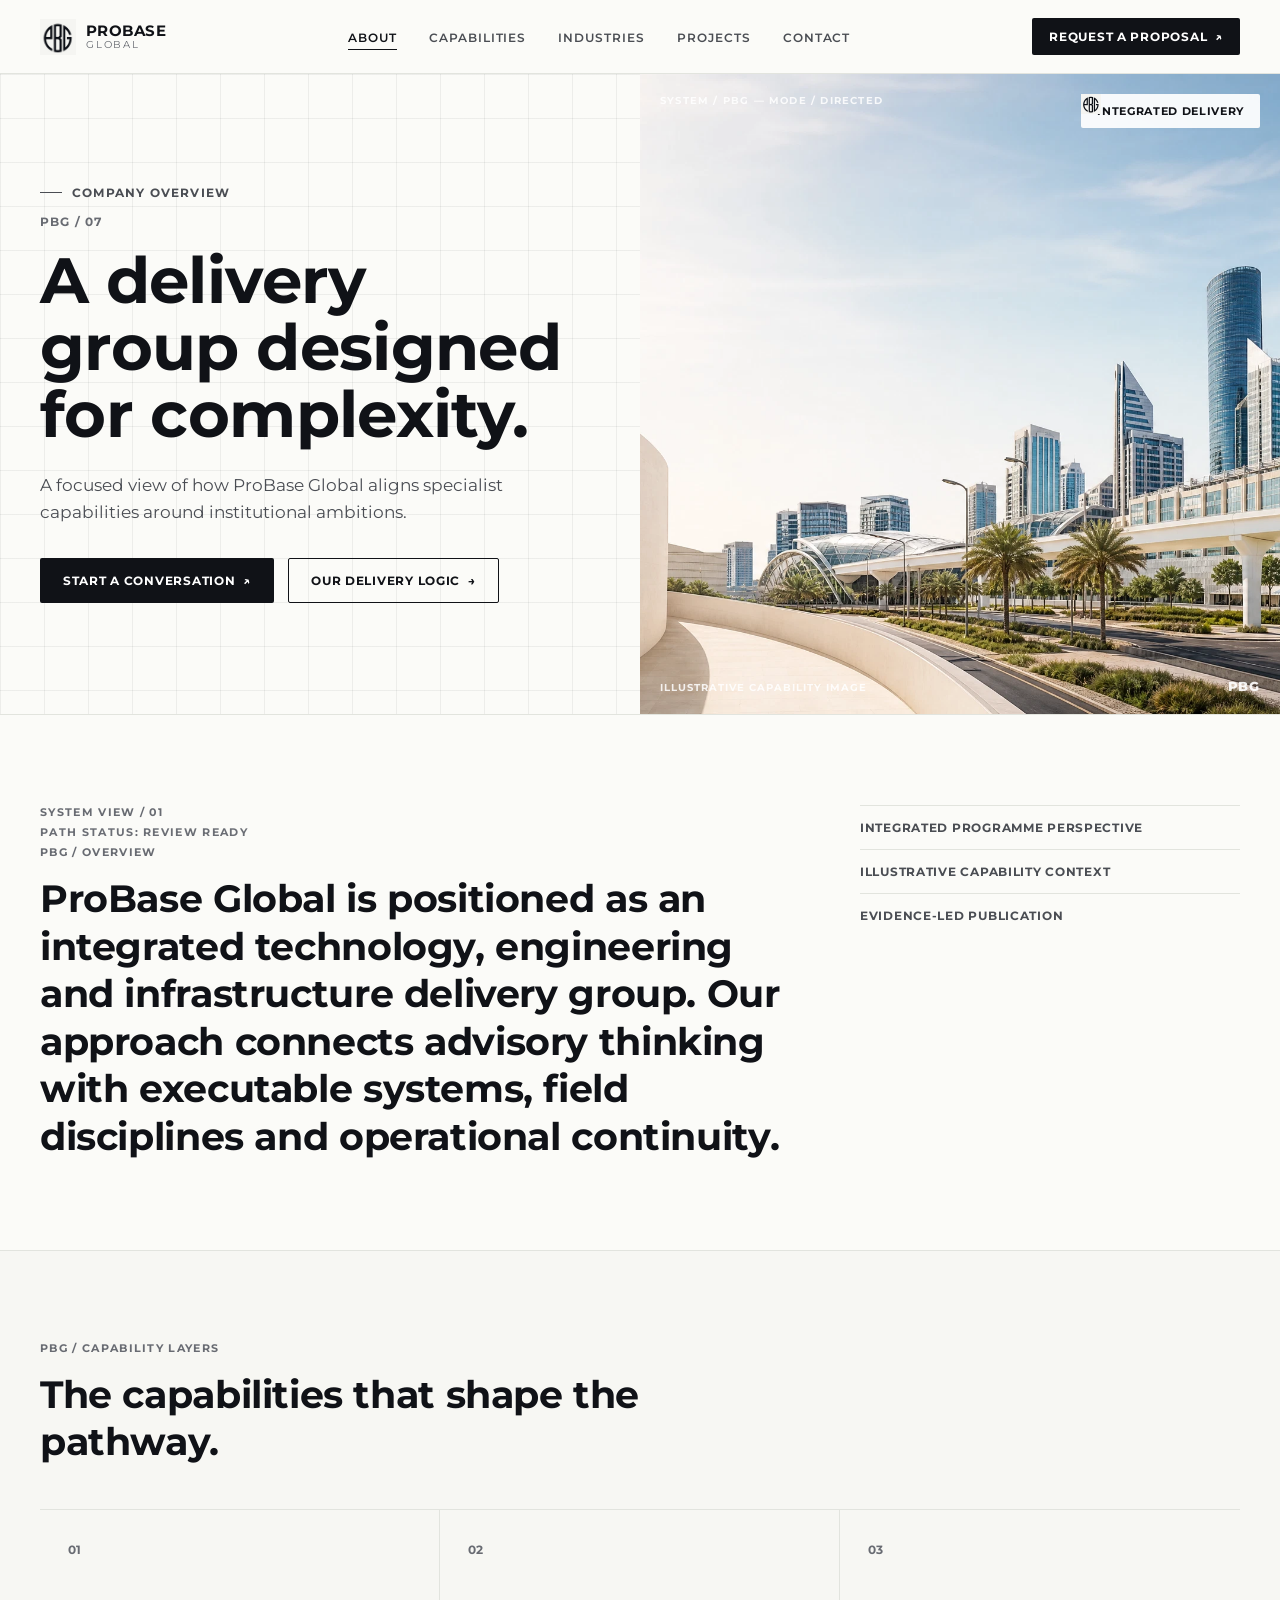
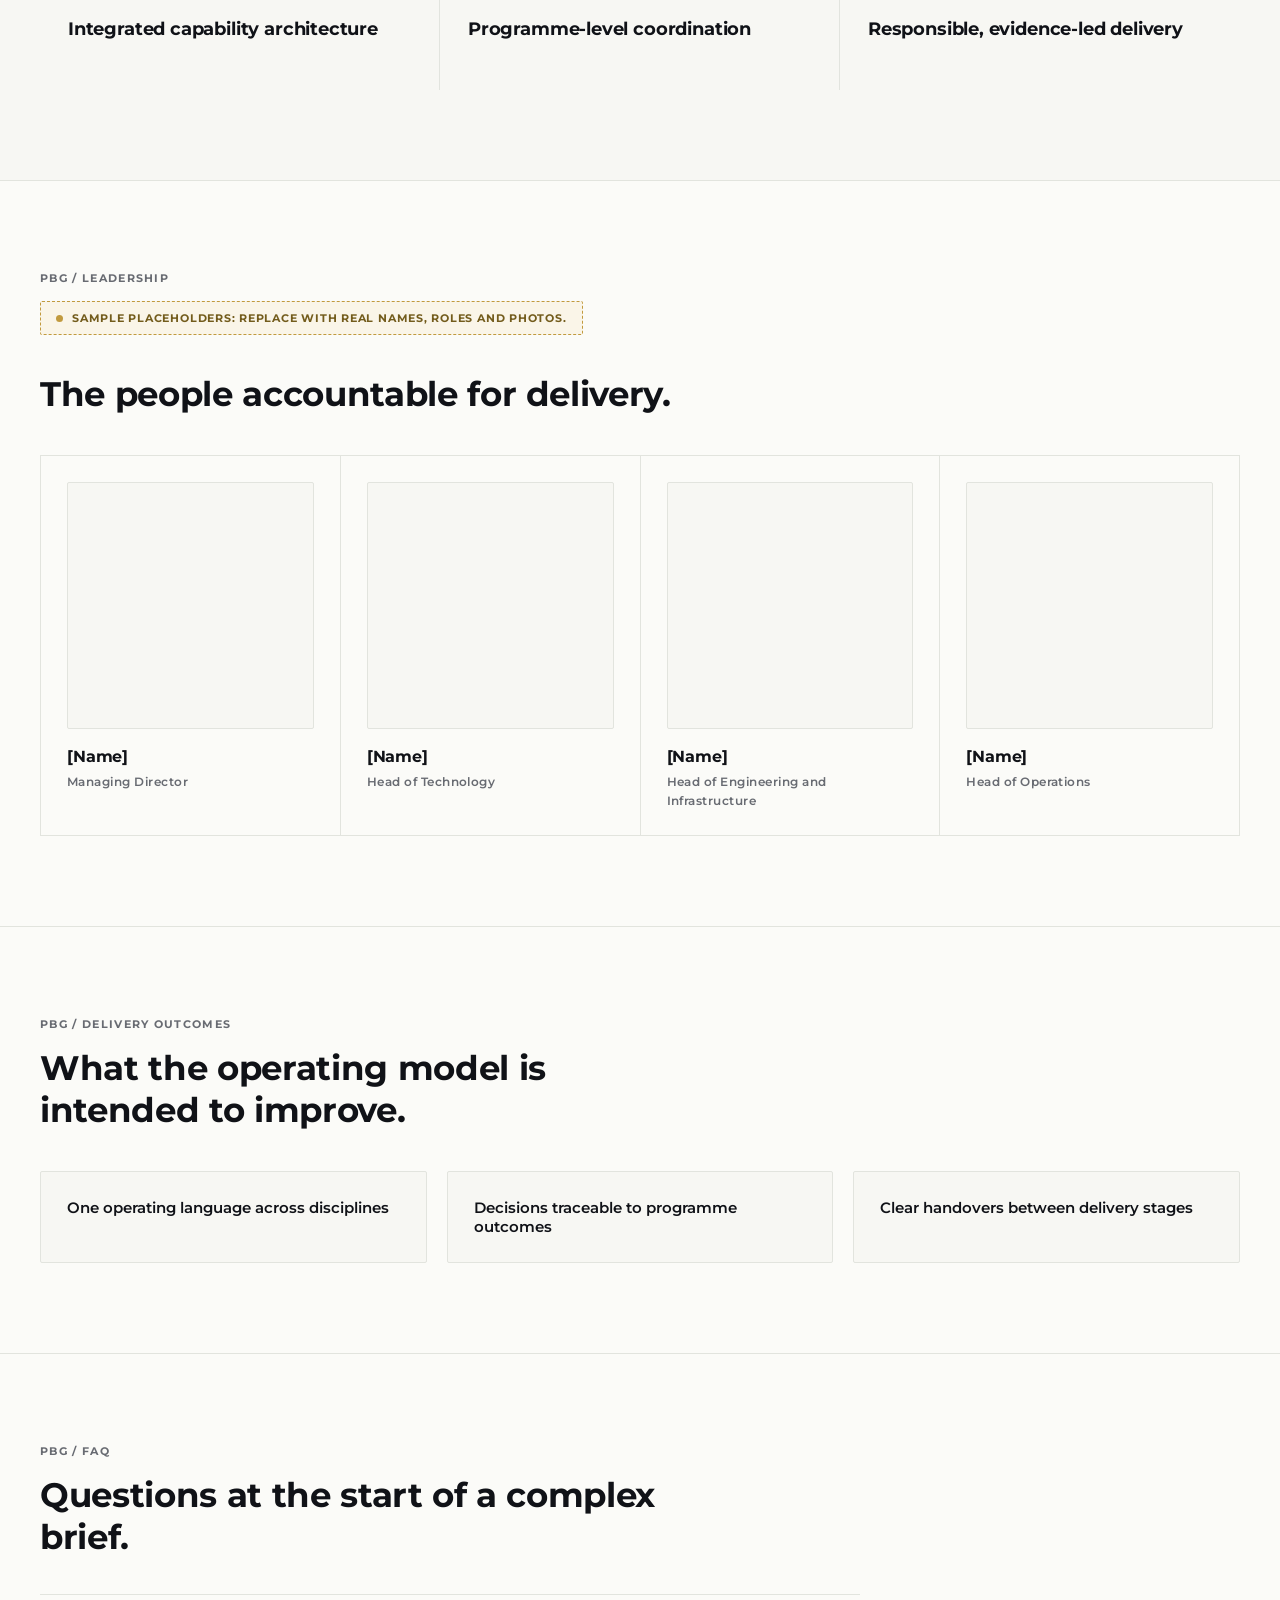
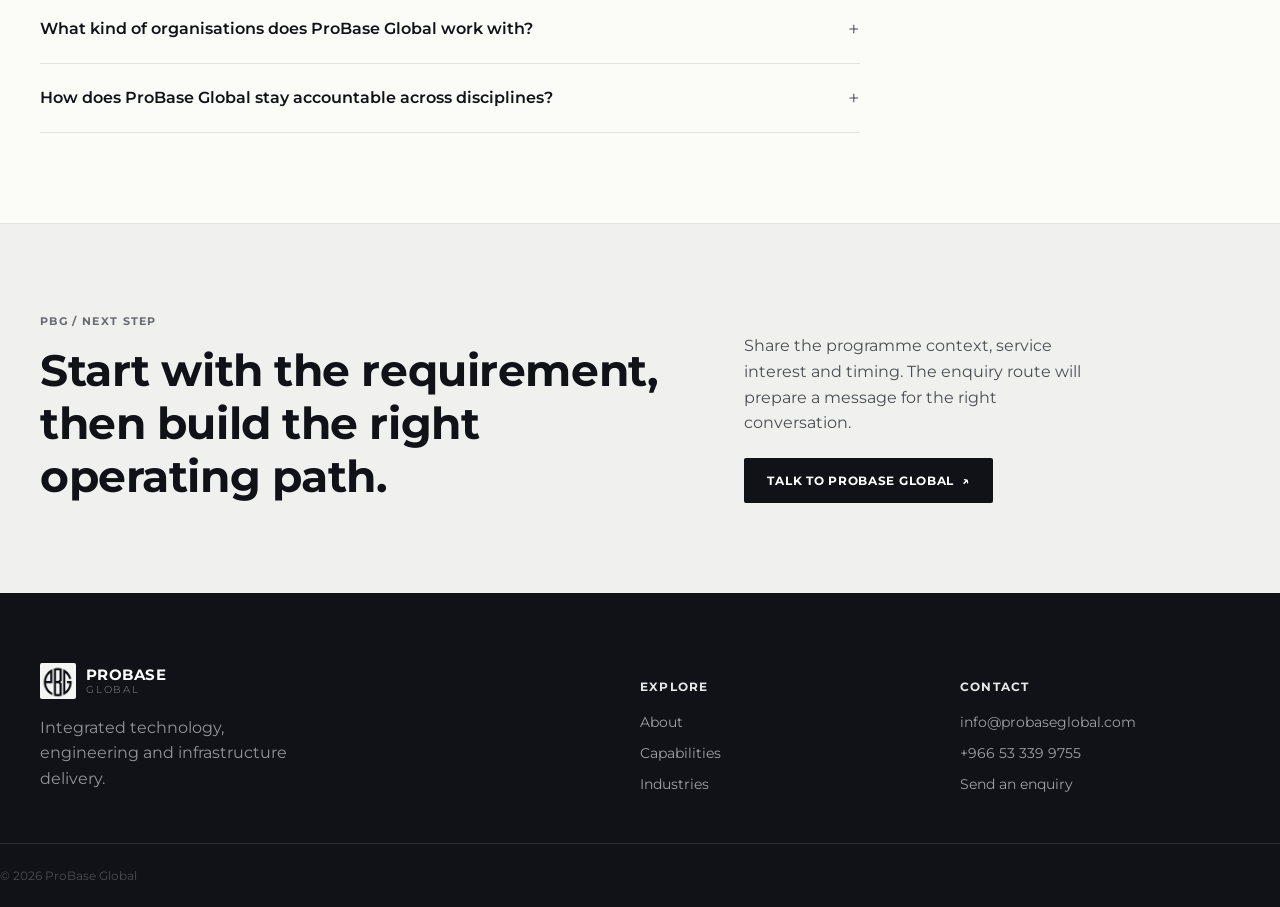
==== commit 809ba380: "Differentiate FAQs per page and add a leadership section - Replace the identical two-question FAQ on" ====
--- a/about.html
+++ b/about.html
@@ -92,6 +92,19 @@
     </div>
   </div>
 </section>
+<section class="leadership">
+  <div class="wrap">
+    <span class="section-label">PBG / LEADERSHIP</span>
+    <div class="sample-note">Sample placeholders: replace with real names, roles and photos.</div>
+    <h2>The people accountable for delivery.</h2>
+    <div class="team-grid">
+      <article class="team-member"><div class="team-photo"></div><h3>[Name]</h3><span>Managing Director</span></article>
+      <article class="team-member"><div class="team-photo"></div><h3>[Name]</h3><span>Head of Technology</span></article>
+      <article class="team-member"><div class="team-photo"></div><h3>[Name]</h3><span>Head of Engineering and Infrastructure</span></article>
+      <article class="team-member"><div class="team-photo"></div><h3>[Name]</h3><span>Head of Operations</span></article>
+    </div>
+  </div>
+</section>
 <section class="outcomes">
   <div class="wrap">
     <span class="section-label">PBG / DELIVERY OUTCOMES</span>
@@ -109,12 +122,12 @@
     <h2>Questions at the start of a complex brief.</h2>
     <div class="faq-list">
       <div class="faq-item">
-      <button class="faq-q" type="button" aria-expanded="false">How does ProBase Global begin an engagement?<span class="faq-icon">+</span></button>
-      <div class="faq-a"><p>Each engagement begins by clarifying the operating need, scope boundaries, stakeholders and delivery dependencies before a proposed pathway is defined.</p></div>
+      <button class="faq-q" type="button" aria-expanded="false">What kind of organisations does ProBase Global work with?<span class="faq-icon">+</span></button>
+      <div class="faq-a"><p>The model is built for institutions running complex, multi discipline programmes where technology, engineering, infrastructure and operations need to move together.</p></div>
     </div>
 <div class="faq-item">
-      <button class="faq-q" type="button" aria-expanded="false">Can capabilities be assembled around a single programme?<span class="faq-icon">+</span></button>
-      <div class="faq-a"><p>Yes. The model is designed to align relevant technology, engineering, infrastructure and operational capabilities around the requirements of each programme.</p></div>
+      <button class="faq-q" type="button" aria-expanded="false">How does ProBase Global stay accountable across disciplines?<span class="faq-icon">+</span></button>
+      <div class="faq-a"><p>One team owns the interfaces between disciplines, so scope, decisions and handovers stay visible from strategy through to operations.</p></div>
     </div>
     </div>
   </div>
--- a/css/style.css
+++ b/css/style.css
@@ -228,6 +228,14 @@
 .cert-row li{border:1px solid var(--border);border-radius:999px;padding:9px 17px;font-size:12px;font-weight:700;letter-spacing:0.03em;}
 .vision{max-width:660px;font-size:15px;}
 .vision b{color:var(--ink);font-weight:700;}
+/* ---- Leadership / team (about) ---------------------------------------------- */
+.leadership{padding:90px 0;border-bottom:1px solid var(--border);}
+.leadership h2{font-size:clamp(24px,3vw,34px);margin:14px 0 40px;max-width:640px;}
+.team-grid{display:grid;grid-template-columns:repeat(4,1fr);gap:1px;background:var(--border);border:1px solid var(--border);}
+.team-member{background:var(--bg);padding:26px;}
+.team-photo{aspect-ratio:1;background:var(--bg-cream);border:1px solid var(--border);border-radius:var(--radius);margin-bottom:18px;}
+.team-member h3{font-size:16px;margin-bottom:5px;}
+.team-member span{font-size:12px;font-weight:600;letter-spacing:0.04em;color:var(--ink-mute);}
 @media (max-width: 980px){
   /* Collapse the top bar to logo + hamburger. The long proposal CTA collided
      with the brand and menu button; on mobile the proposal path is reached via
@@ -256,7 +264,7 @@
   .case-item{padding:24px 20px;}
   .case-body{grid-template-columns:1fr;gap:18px;}
   .case-metrics{gap:24px;}
-  .stats-band,.partner-grid{grid-template-columns:repeat(2,1fr);}
+  .stats-band,.partner-grid,.team-grid{grid-template-columns:repeat(2,1fr);}
   .directory-grid{grid-template-columns:repeat(2,1fr);}
   .outcomes-list{grid-template-columns:1fr;}
   .form-row{grid-template-columns:1fr;}
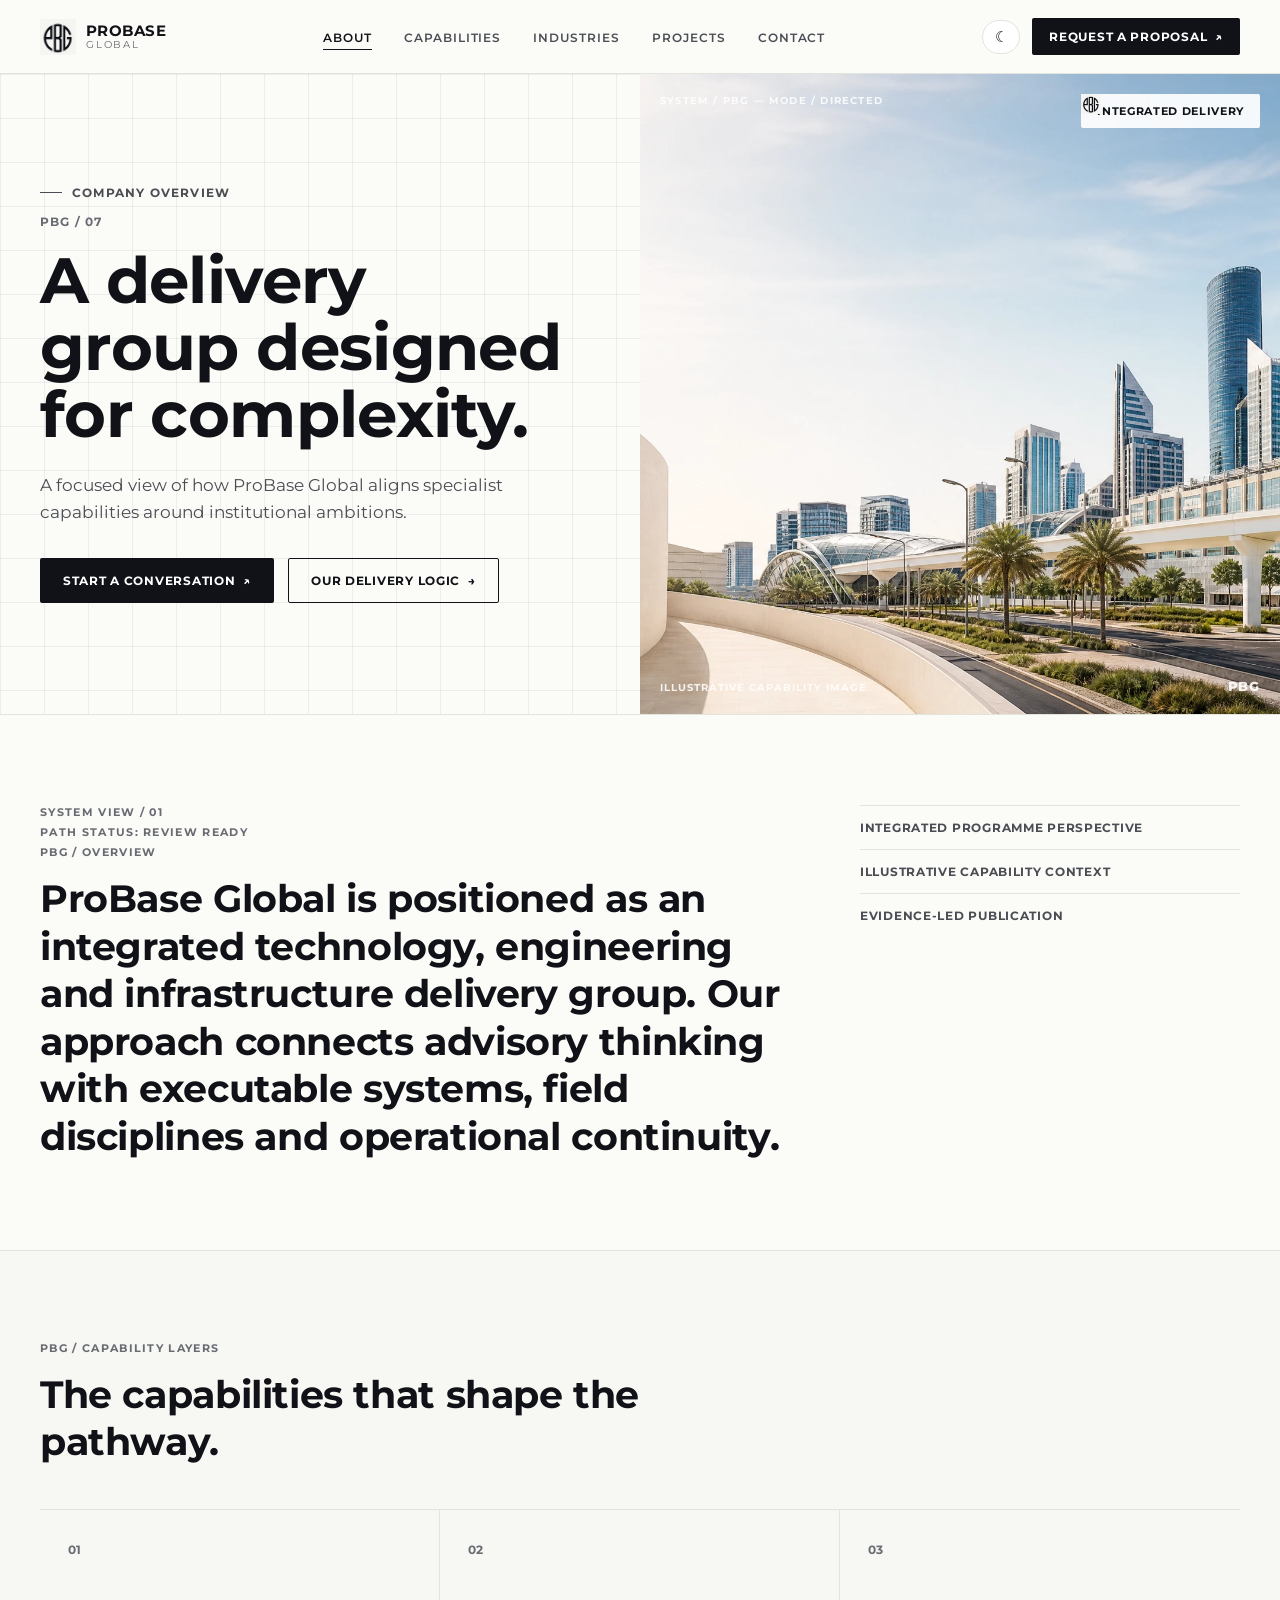
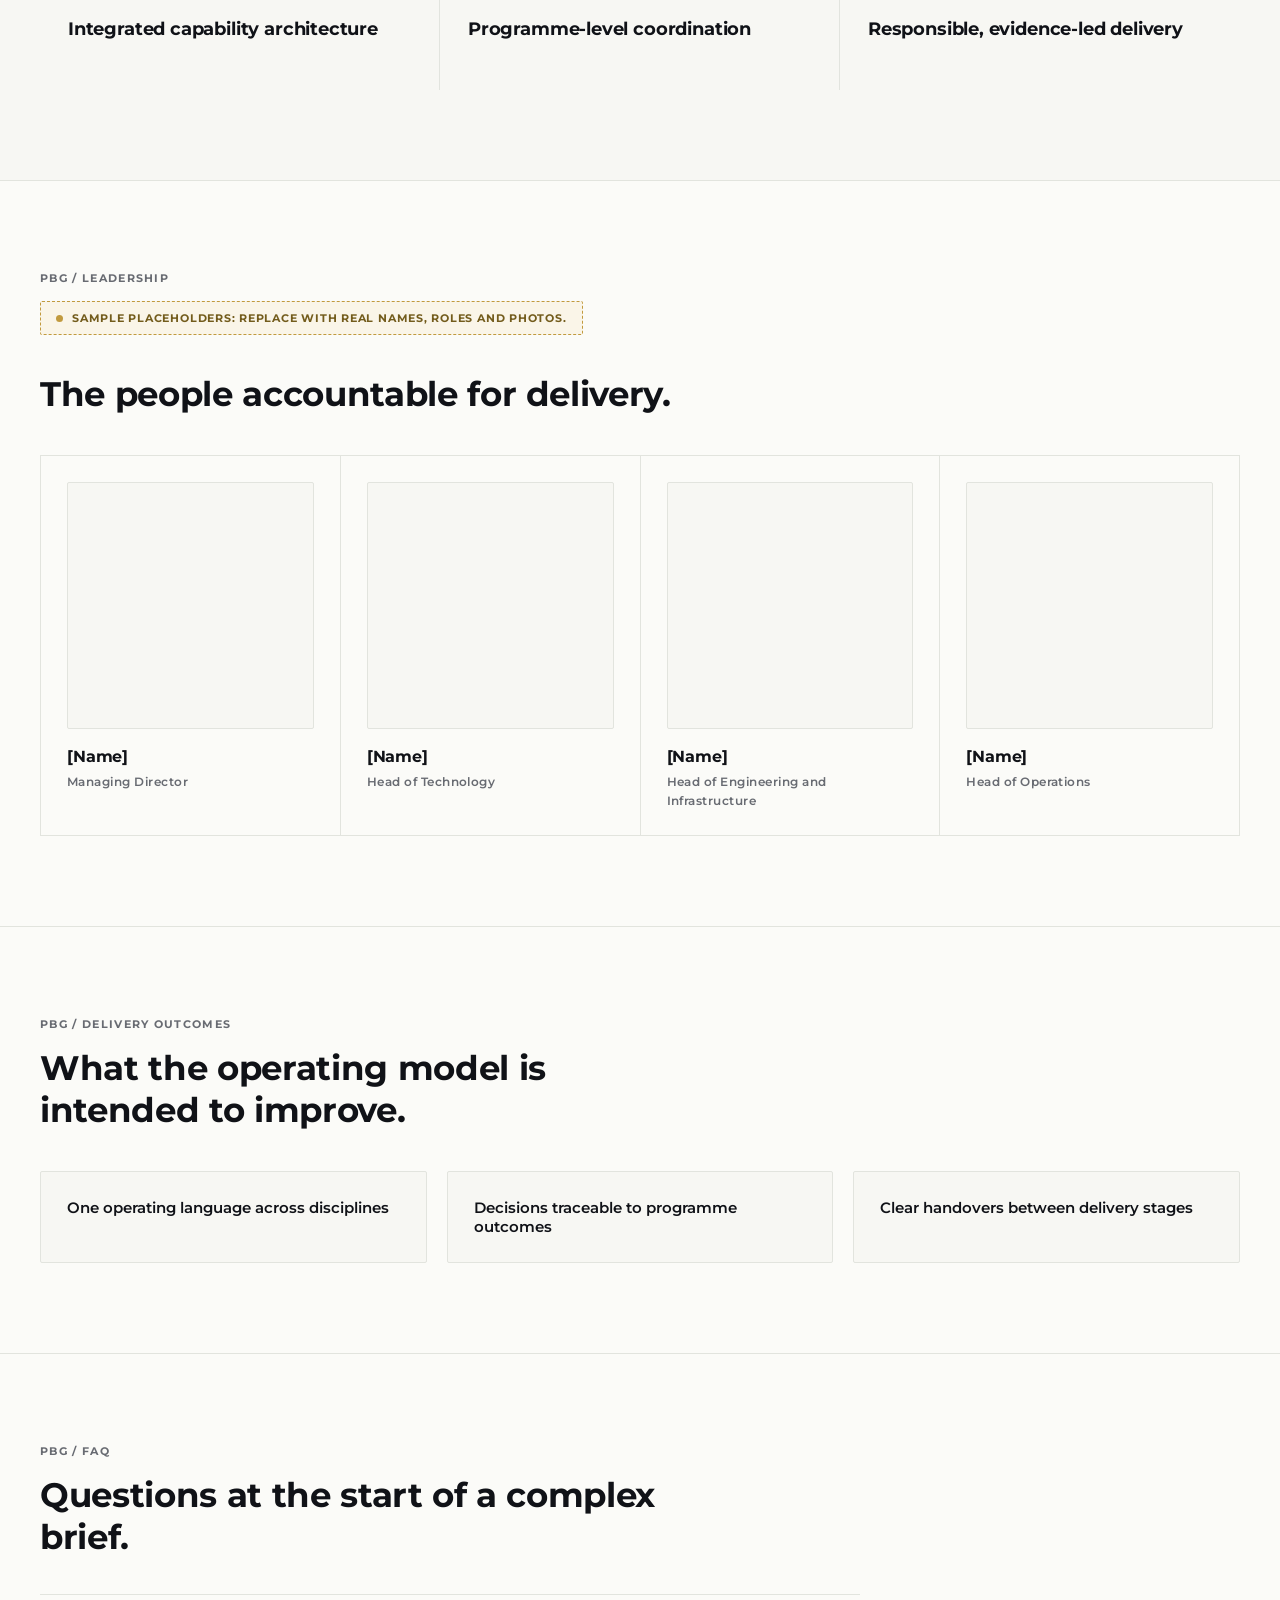
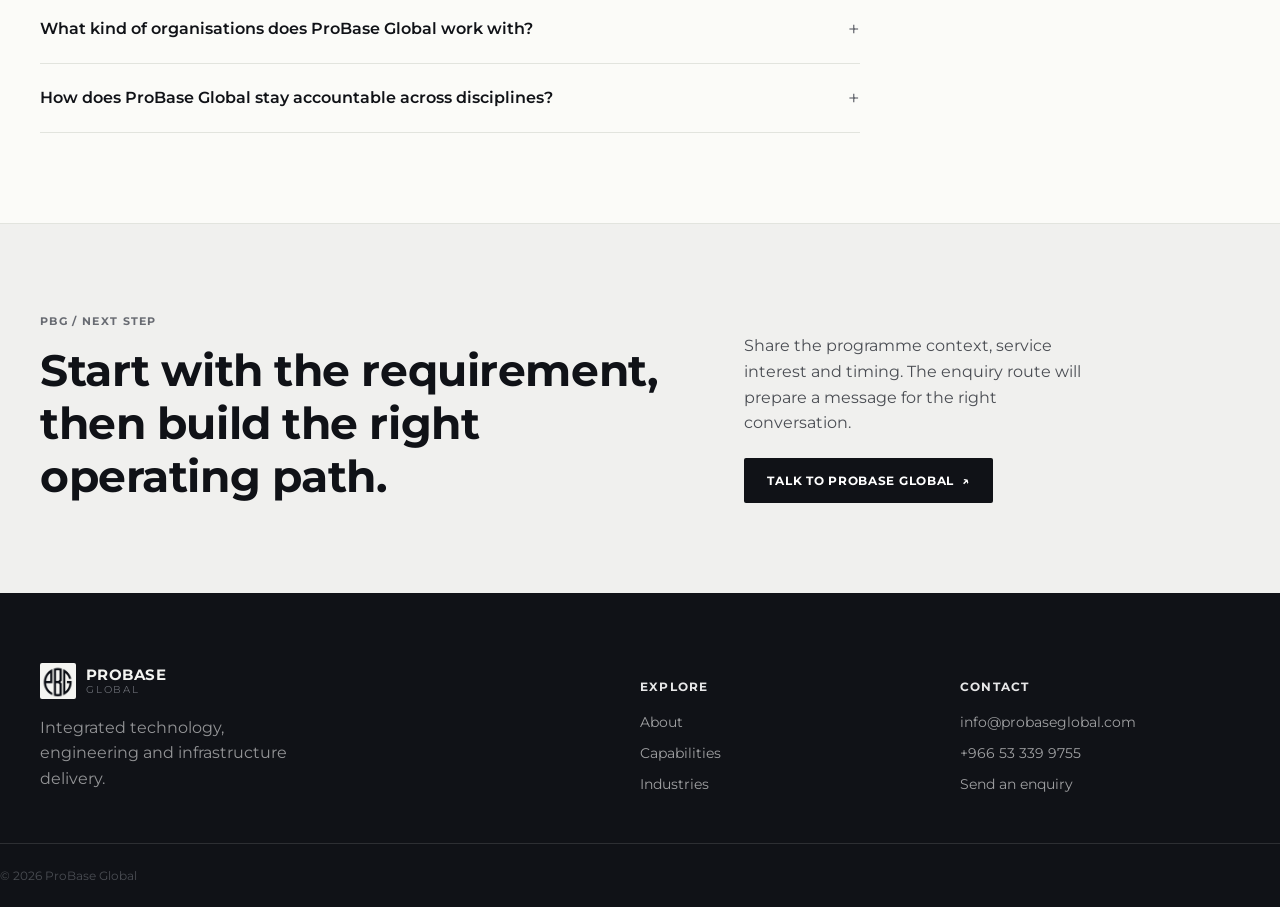
==== commit 970e87ce: "Add dark / light theme with toggle - Full dark palette via data-theme="dark" overriding the CSS vari" ====
--- a/about.html
+++ b/about.html
@@ -10,6 +10,7 @@
 <link rel="preconnect" href="https://fonts.gstatic.com" crossorigin>
 <link href="https://fonts.googleapis.com/css2?family=Montserrat:wght@400;600;700;800&display=swap" rel="stylesheet">
 <link rel="stylesheet" href="css/style.css">
+<script src="js/theme-init.js"></script>
 </head>
 <body>
 <a class="skip-link" href="#main-content">Skip to content</a>
@@ -29,6 +30,7 @@
       </ul>
     </nav>
     <div class="header-actions">
+      <button class="theme-toggle" type="button" aria-label="Toggle dark mode" aria-pressed="false"><span class="theme-icon"></span></button>
       <button class="lang-toggle" type="button">&#127760; العربية</button>
       <a class="btn btn-primary btn-sm" href="contact.html?type=proposal">Request a proposal <span class="arrow">&#8599;</span></a>
     </div>
--- a/css/style.css
+++ b/css/style.css
@@ -8,9 +8,31 @@
   --ink-mute:#686b72; /* darkened from #83868c to meet WCAG AA (4.5:1) on the light backgrounds */
   --white:#ffffff;
   --footer-bg:#101217;
+  --grid-line:rgba(16,18,23,0.06);
+  --btn-hover:#000000;
+  --panel:#101217;
   --radius:2px;
   --maxw:1320px;
 }
+/* Dark theme — inverted neutrals, tinted slightly cool to match the brand ink.
+   Applied when data-theme="dark" is set on <html> (by the no-flash head script
+   or the toggle). Every colour above is themeable, so components follow along. */
+:root[data-theme="dark"]{
+  --bg:#0e1013;
+  --bg-alt:#15181d;
+  --bg-cream:#14171b;
+  --border:#282c31;
+  --ink:#f3f4f1;
+  --ink-soft:#b9bcc1;
+  --ink-mute:#9aa0a7;
+  --white:#0e1013;
+  --footer-bg:#080a0c;
+  --grid-line:rgba(255,255,255,0.05);
+  --btn-hover:#ffffff;
+  --panel:#1b1f26;
+}
+:root{color-scheme:light;}
+:root[data-theme="dark"]{color-scheme:dark;}
 *{box-sizing:border-box;}
 html{scroll-behavior:smooth;}
 body{
@@ -41,14 +63,19 @@
 .site-nav a{font-size:12px;font-weight:600;letter-spacing:0.08em;text-transform:uppercase;color:var(--ink-soft);padding-bottom:4px;border-bottom:1px solid transparent;}
 .site-nav a:hover,.site-nav a.active{color:var(--ink);border-color:var(--ink);}
 .header-actions{display:flex;align-items:center;gap:12px;}
-.lang-toggle{font-family:inherit;font-size:12px;font-weight:600;background:var(--white);border:1px solid var(--border);border-radius:999px;padding:8px 14px;cursor:pointer;}
+.lang-toggle{font-family:inherit;font-size:12px;font-weight:600;color:var(--ink);background:var(--white);border:1px solid var(--border);border-radius:999px;padding:8px 14px;cursor:pointer;}
 /* Arabic/RTL locale not yet built — hide the inert toggle until ar/ pages exist. Remove this line to restore it. */
 .lang-toggle{display:none;}
+/* Theme toggle — sun/moon swaps by data-theme. */
+.theme-toggle{font-family:inherit;font-size:15px;line-height:1;color:var(--ink);background:var(--white);border:1px solid var(--border);border-radius:999px;width:38px;height:34px;display:inline-flex;align-items:center;justify-content:center;cursor:pointer;padding:0;}
+.theme-toggle:hover{border-color:var(--ink);}
+.theme-toggle .theme-icon::before{content:"\263E";} /* ☾ moon in light mode */
+:root[data-theme="dark"] .theme-toggle .theme-icon::before{content:"\2600";} /* ☀ sun in dark mode */
 .menu-toggle{display:none;background:none;border:none;font-size:22px;cursor:pointer;}
 /* Buttons */
 .btn{display:inline-flex;align-items:center;gap:8px;font-size:12px;font-weight:700;letter-spacing:0.06em;text-transform:uppercase;padding:14px 22px;border-radius:var(--radius);white-space:nowrap;cursor:pointer;border:1px solid transparent;}
 .btn-primary{background:var(--ink);color:var(--white);}
-.btn-primary:hover{background:#000;}
+.btn-primary:hover{background:var(--btn-hover);}
 .btn-outline{background:transparent;color:var(--ink);border-color:var(--ink);}
 .btn-outline:hover{background:var(--ink);color:var(--white);}
 .btn-sm{padding:10px 16px;}
@@ -57,8 +84,8 @@
 /* Hero */
 .hero{background:var(--bg);
   background-image:
-    linear-gradient(rgba(16,18,23,0.06) 1px, transparent 1px),
-    linear-gradient(90deg, rgba(16,18,23,0.06) 1px, transparent 1px);
+    linear-gradient(var(--grid-line) 1px, transparent 1px),
+    linear-gradient(90deg, var(--grid-line) 1px, transparent 1px);
   background-size:44px 44px;
   border-bottom:1px solid var(--border);
 }
@@ -72,7 +99,7 @@
 .hero-media{position:relative;overflow:hidden;background:var(--bg-alt);min-height:400px;}
 .hero-media img{width:100%;height:100%;object-fit:cover;position:absolute;inset:0;}
 .hero-tag--top{position:absolute;top:20px;left:20px;font-size:10px;font-weight:700;letter-spacing:0.12em;color:rgba(255,255,255,0.85);text-transform:uppercase;z-index:2;}
-.hero-badge{position:absolute;top:20px;right:20px;background:rgba(255,255,255,0.92);display:flex;align-items:center;gap:8px;padding:10px 16px;font-size:11px;font-weight:700;letter-spacing:0.06em;text-transform:uppercase;border-radius:2px;z-index:2;}
+.hero-badge{position:absolute;top:20px;right:20px;background:rgba(255,255,255,0.92);color:#101217;display:flex;align-items:center;gap:8px;padding:10px 16px;font-size:11px;font-weight:700;letter-spacing:0.06em;text-transform:uppercase;border-radius:2px;z-index:2;}
 .hero-badge img{width:20px;height:20px;}
 .hero-caption{position:absolute;bottom:20px;left:20px;font-size:10px;font-weight:700;letter-spacing:0.1em;color:rgba(255,255,255,0.85);text-transform:uppercase;z-index:2;}
 .hero-mark{position:absolute;bottom:20px;right:20px;font-size:13px;font-weight:800;color:rgba(255,255,255,0.9);letter-spacing:0.06em;z-index:2;}
@@ -80,7 +107,7 @@
 .overview{padding:90px 0;border-bottom:1px solid var(--border);}
 .overview-grid{display:grid;grid-template-columns:2fr 1fr;gap:60px;align-items:start;}
 .tiny-label{display:block;font-size:11px;font-weight:700;letter-spacing:0.12em;text-transform:uppercase;color:var(--ink-mute);margin-bottom:6px;}
-.tiny-label.muted{color:#6b6e75;} /* was #a7a9ad (2.27:1, failed AA); now ~4.9:1, a hair lighter than --ink-mute */
+.tiny-label.muted{color:var(--ink-mute);} /* themeable; was #a7a9ad which failed AA */
 .section-label{display:block;font-size:11px;font-weight:700;letter-spacing:0.12em;text-transform:uppercase;color:var(--ink-mute);margin-bottom:16px;}
 .overview-copy h2{font-size:clamp(26px,3vw,38px);line-height:1.25;margin-top:8px;}
 .overview-list{display:flex;flex-direction:column;}
@@ -174,14 +201,14 @@
 .capcard[style*="background-image"] .capcard-num,.capcard[style*="background-image"] .capcard-title{position:relative;z-index:1;}
 .discipline{padding:90px 0;border-top:1px solid var(--border);}
 .discipline-grid{display:grid;grid-template-columns:1fr 1.1fr;gap:60px;align-items:center;}
-.discipline-visual{background:var(--ink);border-radius:var(--radius);min-height:300px;display:grid;grid-template-columns:1fr 1fr;grid-template-rows:1fr 1fr;color:rgba(255,255,255,0.5);font-size:12px;font-weight:700;}
+.discipline-visual{background:var(--panel);border:1px solid var(--border);border-radius:var(--radius);min-height:300px;display:grid;grid-template-columns:1fr 1fr;grid-template-rows:1fr 1fr;color:rgba(255,255,255,0.5);font-size:12px;font-weight:700;}
 .discipline-visual span{padding:18px;border-right:1px solid rgba(255,255,255,0.1);border-bottom:1px solid rgba(255,255,255,0.1);}
 .discipline-copy h2{font-size:clamp(26px,3.4vw,40px);margin:14px 0 18px;}
 .discipline-copy p{margin-bottom:28px;max-width:440px;}
 /* Footer */
 .site-footer{background:var(--footer-bg);color:rgba(255,255,255,0.75);padding-top:70px;}
 .footer-inner{display:grid;grid-template-columns:2fr 1fr 1fr;gap:40px;padding-bottom:50px;}
-.footer-brand .brand-word strong{color:var(--white);}
+.footer-brand .brand-word strong{color:#f3f4f1;} /* footer is dark in both themes, so keep this light */
 .footer-brand p{margin-top:16px;max-width:280px;color:rgba(255,255,255,0.55);}
 /* The logo is an opaque cream tile with a dark mark (no transparency), so an
    invert filter would turn the whole square white. Show it as-is: a light logo
@@ -237,10 +264,11 @@
 .team-member h3{font-size:16px;margin-bottom:5px;}
 .team-member span{font-size:12px;font-weight:600;letter-spacing:0.04em;color:var(--ink-mute);}
 @media (max-width: 980px){
-  /* Collapse the top bar to logo + hamburger. The long proposal CTA collided
-     with the brand and menu button; on mobile the proposal path is reached via
-     the menu's Contact link and the in-page CTAs. */
-  .site-nav,.header-actions{display:none;}
+  /* Collapse the top bar to logo + toggles + hamburger. The long proposal CTA
+     collided with the brand, so it is hidden on mobile (reachable via the menu's
+     Contact link); the small theme toggle stays visible. */
+  .site-nav{display:none;}
+  .header-actions .btn{display:none;}
   .menu-toggle{display:block;}
   /* Mobile menu opens as a full-width dropdown panel below the sticky header, not a squeezed inline row. */
   .site-nav.open{display:block;position:absolute;top:100%;left:0;right:0;background:var(--bg);border-bottom:1px solid var(--border);box-shadow:0 14px 28px rgba(16,18,23,0.08);padding:6px 20px 14px;}
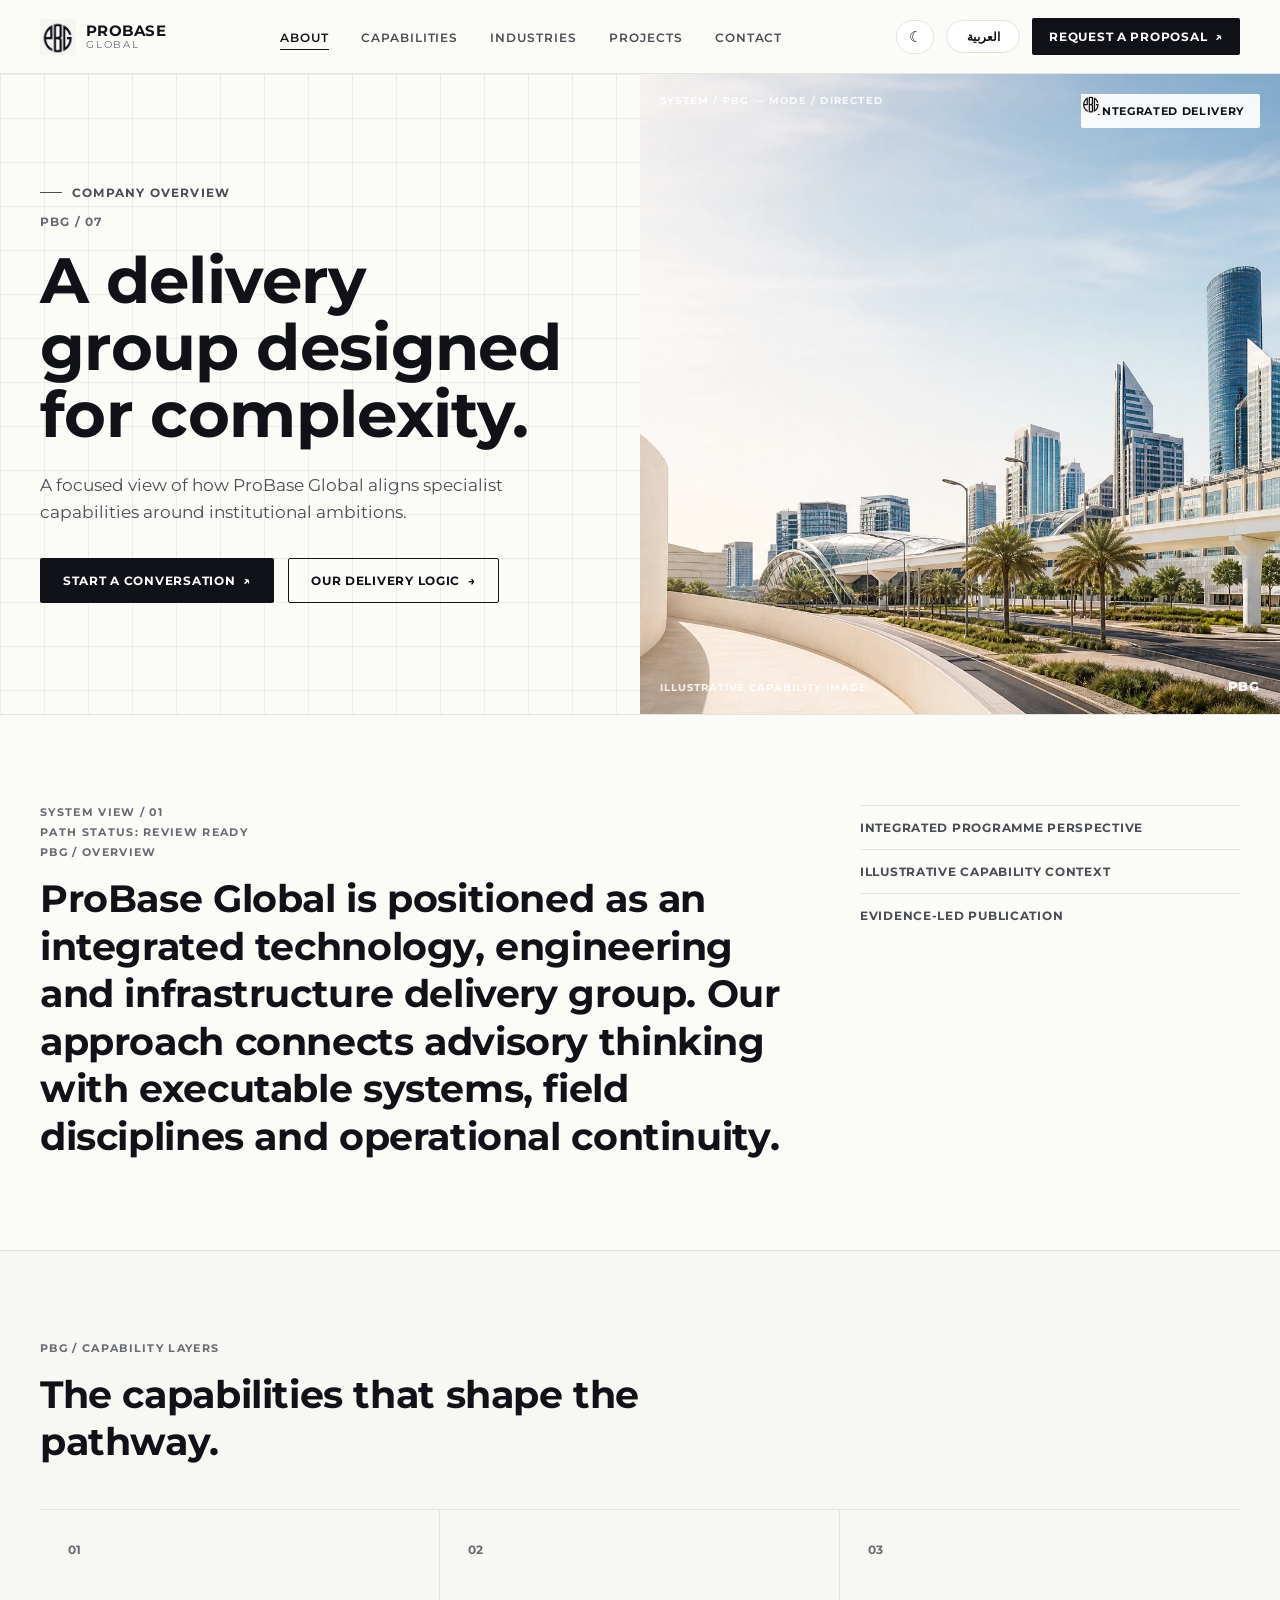
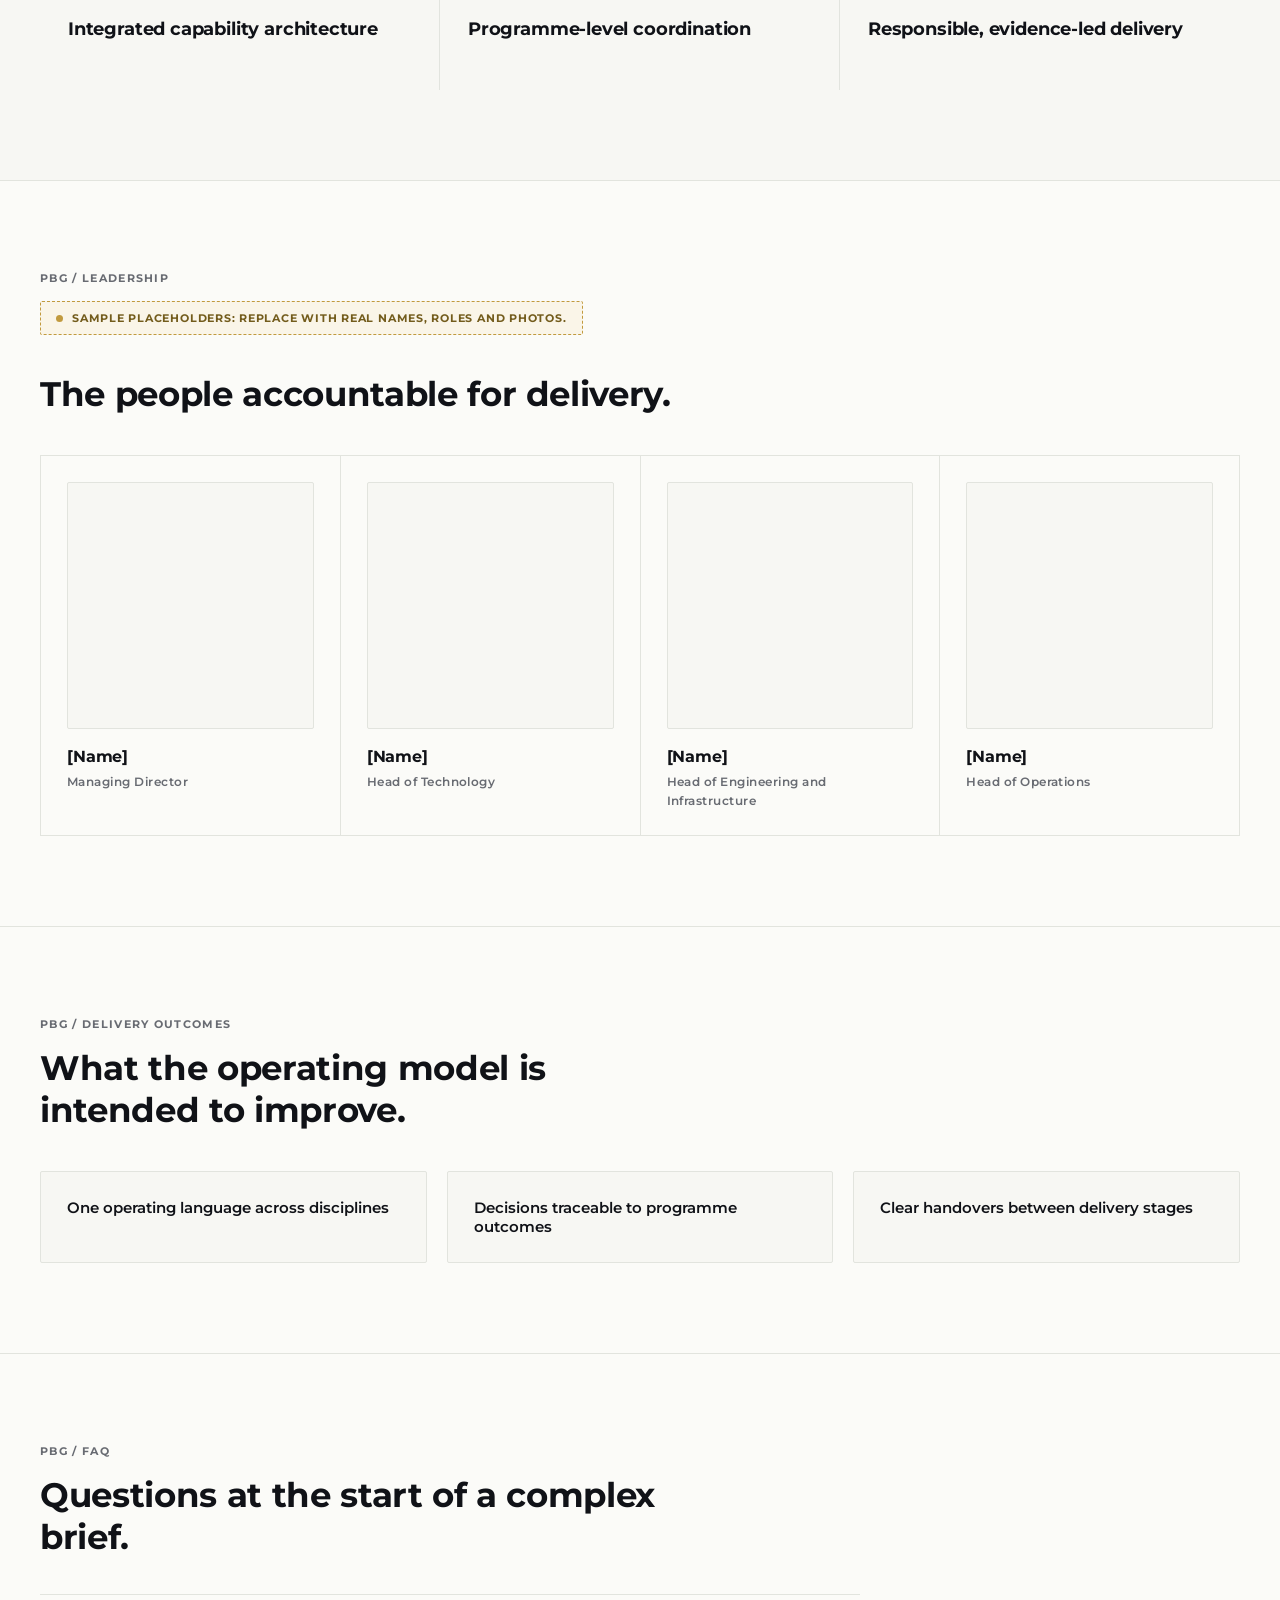
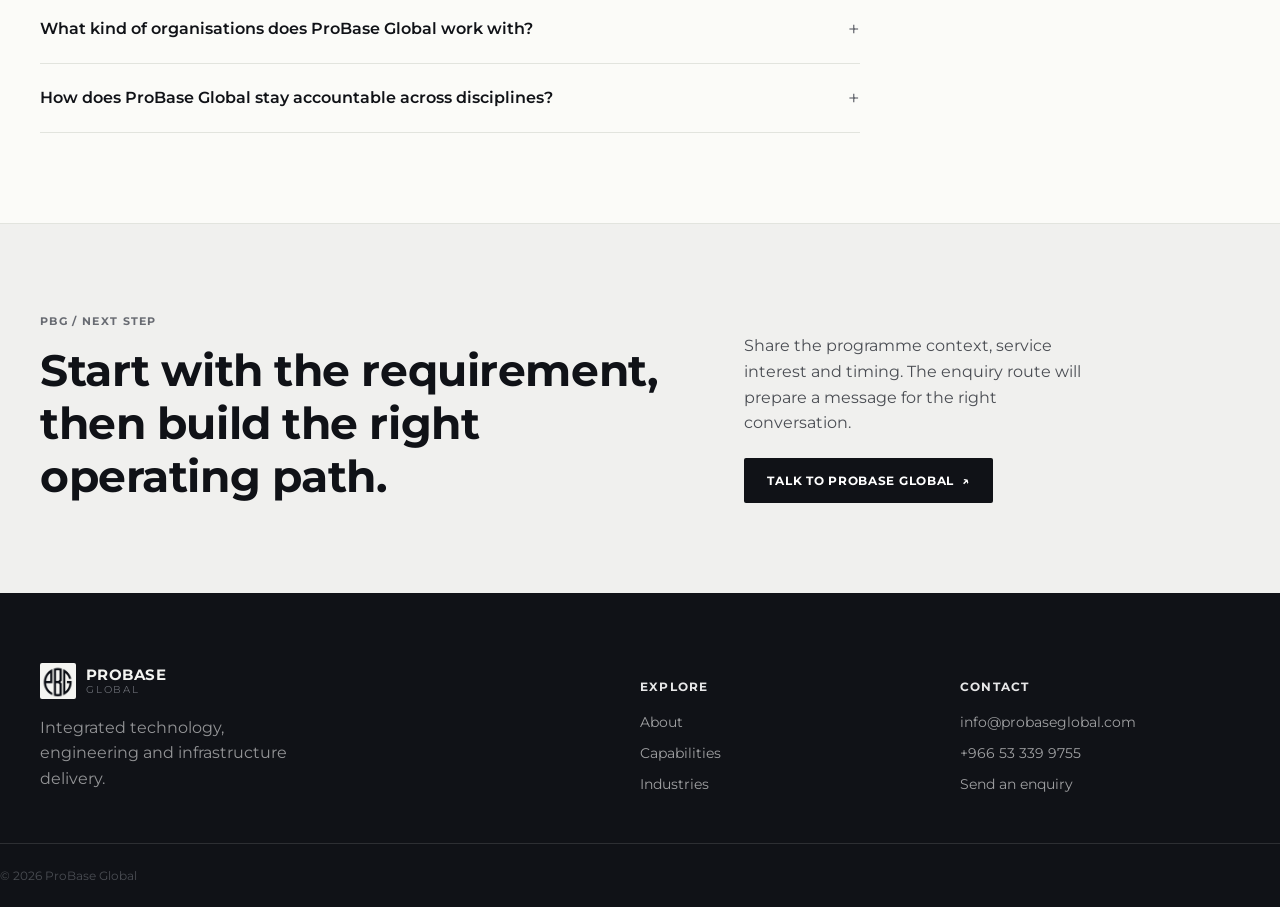
==== commit 69051616: "Add bilingual EN/AR with RTL and a language toggle - js/i18n.js: swaps every visible string to Arabi" ====
--- a/about.html
+++ b/about.html
@@ -11,6 +11,7 @@
 <link href="https://fonts.googleapis.com/css2?family=Montserrat:wght@400;600;700;800&display=swap" rel="stylesheet">
 <link rel="stylesheet" href="css/style.css">
 <script src="js/theme-init.js"></script>
+<script src="js/lang-init.js"></script>
 </head>
 <body>
 <a class="skip-link" href="#main-content">Skip to content</a>
@@ -178,5 +179,6 @@
   </div>
 </footer>
 <script src="js/main.js"></script>
+<script src="js/i18n.js"></script>
 </body>
 </html>
--- a/css/style.css
+++ b/css/style.css
@@ -63,9 +63,8 @@
 .site-nav a{font-size:12px;font-weight:600;letter-spacing:0.08em;text-transform:uppercase;color:var(--ink-soft);padding-bottom:4px;border-bottom:1px solid transparent;}
 .site-nav a:hover,.site-nav a.active{color:var(--ink);border-color:var(--ink);}
 .header-actions{display:flex;align-items:center;gap:12px;}
-.lang-toggle{font-family:inherit;font-size:12px;font-weight:600;color:var(--ink);background:var(--white);border:1px solid var(--border);border-radius:999px;padding:8px 14px;cursor:pointer;}
-/* Arabic/RTL locale not yet built — hide the inert toggle until ar/ pages exist. Remove this line to restore it. */
-.lang-toggle{display:none;}
+.lang-toggle{font-family:inherit;font-size:12px;font-weight:600;color:var(--ink);background:var(--white);border:1px solid var(--border);border-radius:999px;padding:8px 14px;cursor:pointer;min-width:74px;text-align:center;}
+.lang-toggle:hover{border-color:var(--ink);}
 /* Theme toggle — sun/moon swaps by data-theme. */
 .theme-toggle{font-family:inherit;font-size:15px;line-height:1;color:var(--ink);background:var(--white);border:1px solid var(--border);border-radius:999px;width:38px;height:34px;display:inline-flex;align-items:center;justify-content:center;cursor:pointer;padding:0;}
 .theme-toggle:hover{border-color:var(--ink);}
@@ -300,6 +299,20 @@
   .scenario-grid{grid-template-columns:1fr;}
   .footer-inner{grid-template-columns:1fr;}
 }
+/* ---- RTL / Arabic --------------------------------------------------------- */
+[dir="rtl"] body{font-family:'Tajawal','Montserrat',Arial,sans-serif;}
+/* Arabic is cursive; letter-spacing breaks the joins, so remove it everywhere in RTL. */
+[dir="rtl"] *{letter-spacing:normal !important;}
+[dir="rtl"] h1,[dir="rtl"] h2,[dir="rtl"] h3{letter-spacing:normal;}
+/* Mirror the absolutely-positioned corner labels. */
+[dir="rtl"] .skip-link{left:auto;right:12px;}
+[dir="rtl"] .hero-tag--top{left:auto;right:20px;}
+[dir="rtl"] .hero-badge{right:auto;left:20px;}
+[dir="rtl"] .hero-caption{left:auto;right:20px;}
+[dir="rtl"] .hero-mark{right:auto;left:20px;}
+[dir="rtl"] .capcard-num{left:auto;right:24px;}
+[dir="rtl"] .hero-copy{padding:80px 40px 80px 60px;}
+[dir="rtl"] .eyebrow i{transform:scaleX(-1);}
 /* Respect users who ask for less motion: kill the FAQ height animation, icon spin and smooth scroll. */
 @media (prefers-reduced-motion: reduce){
   html{scroll-behavior:auto;}
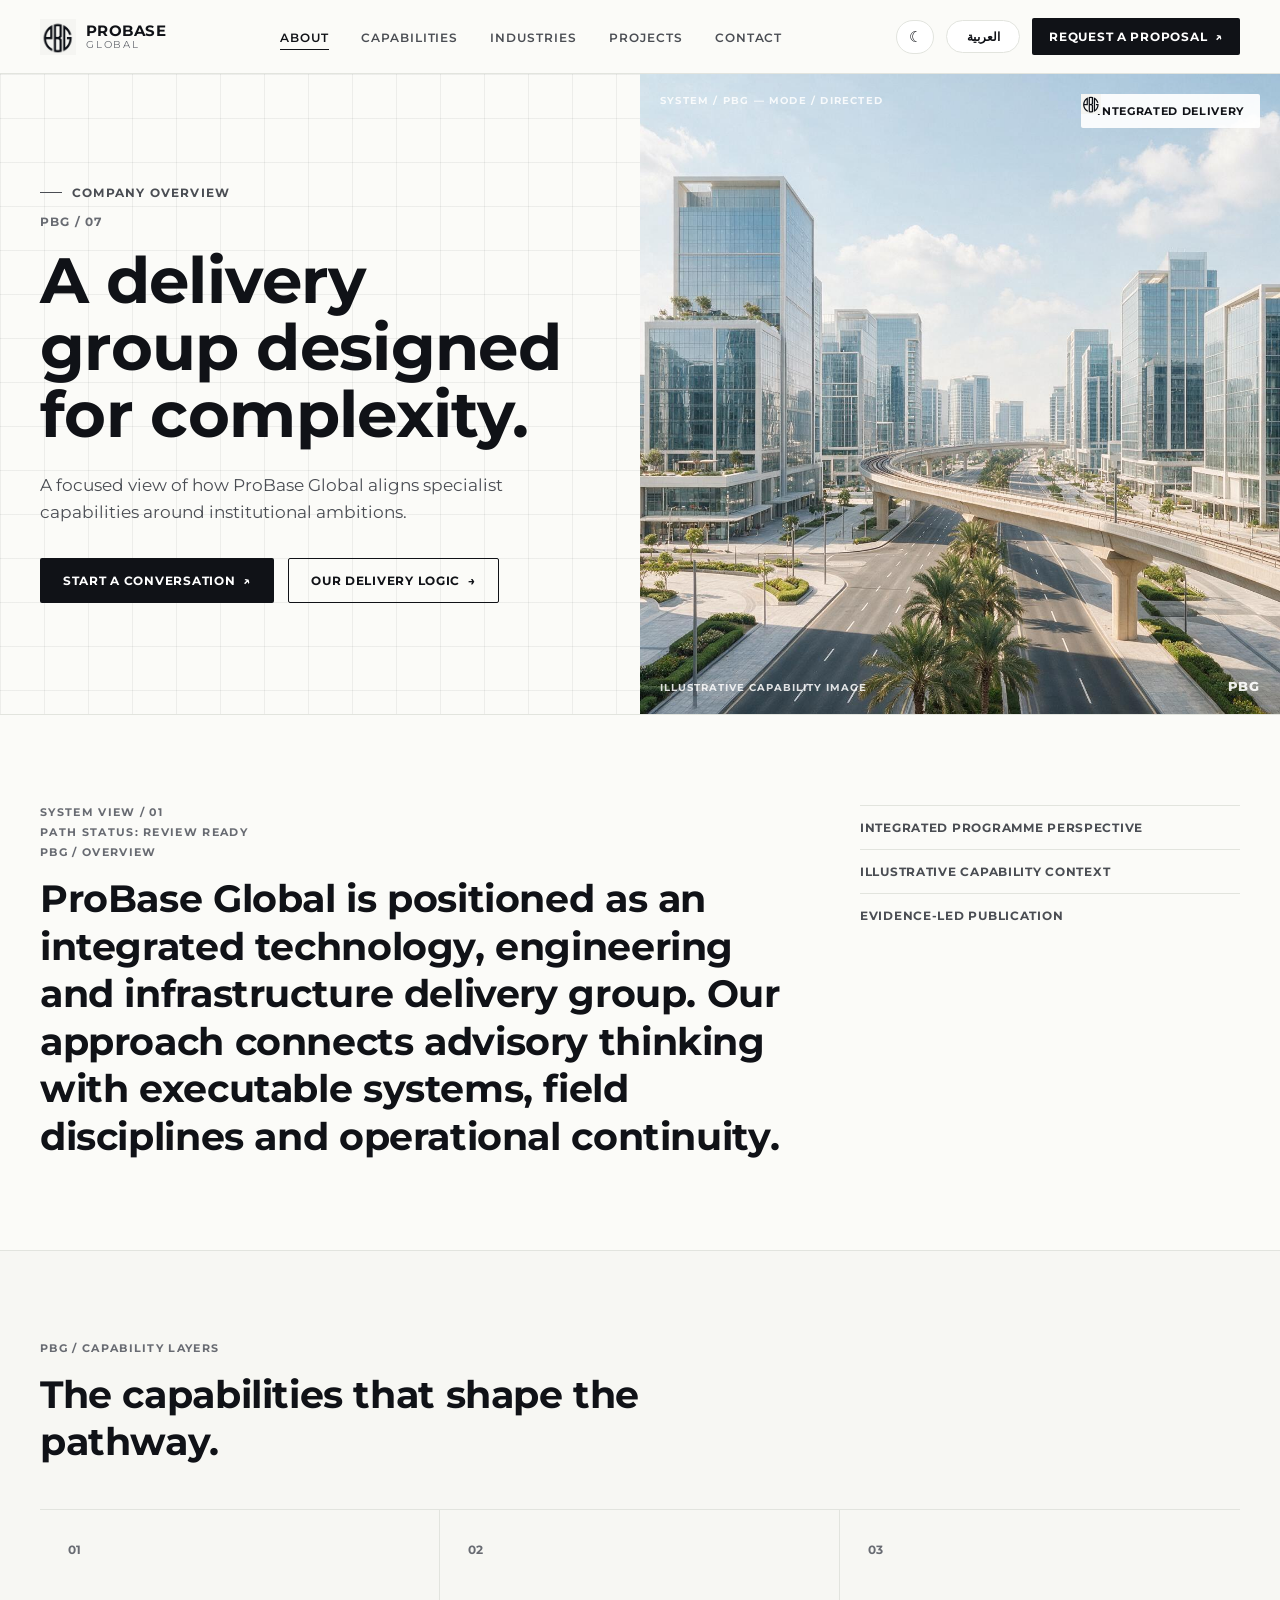
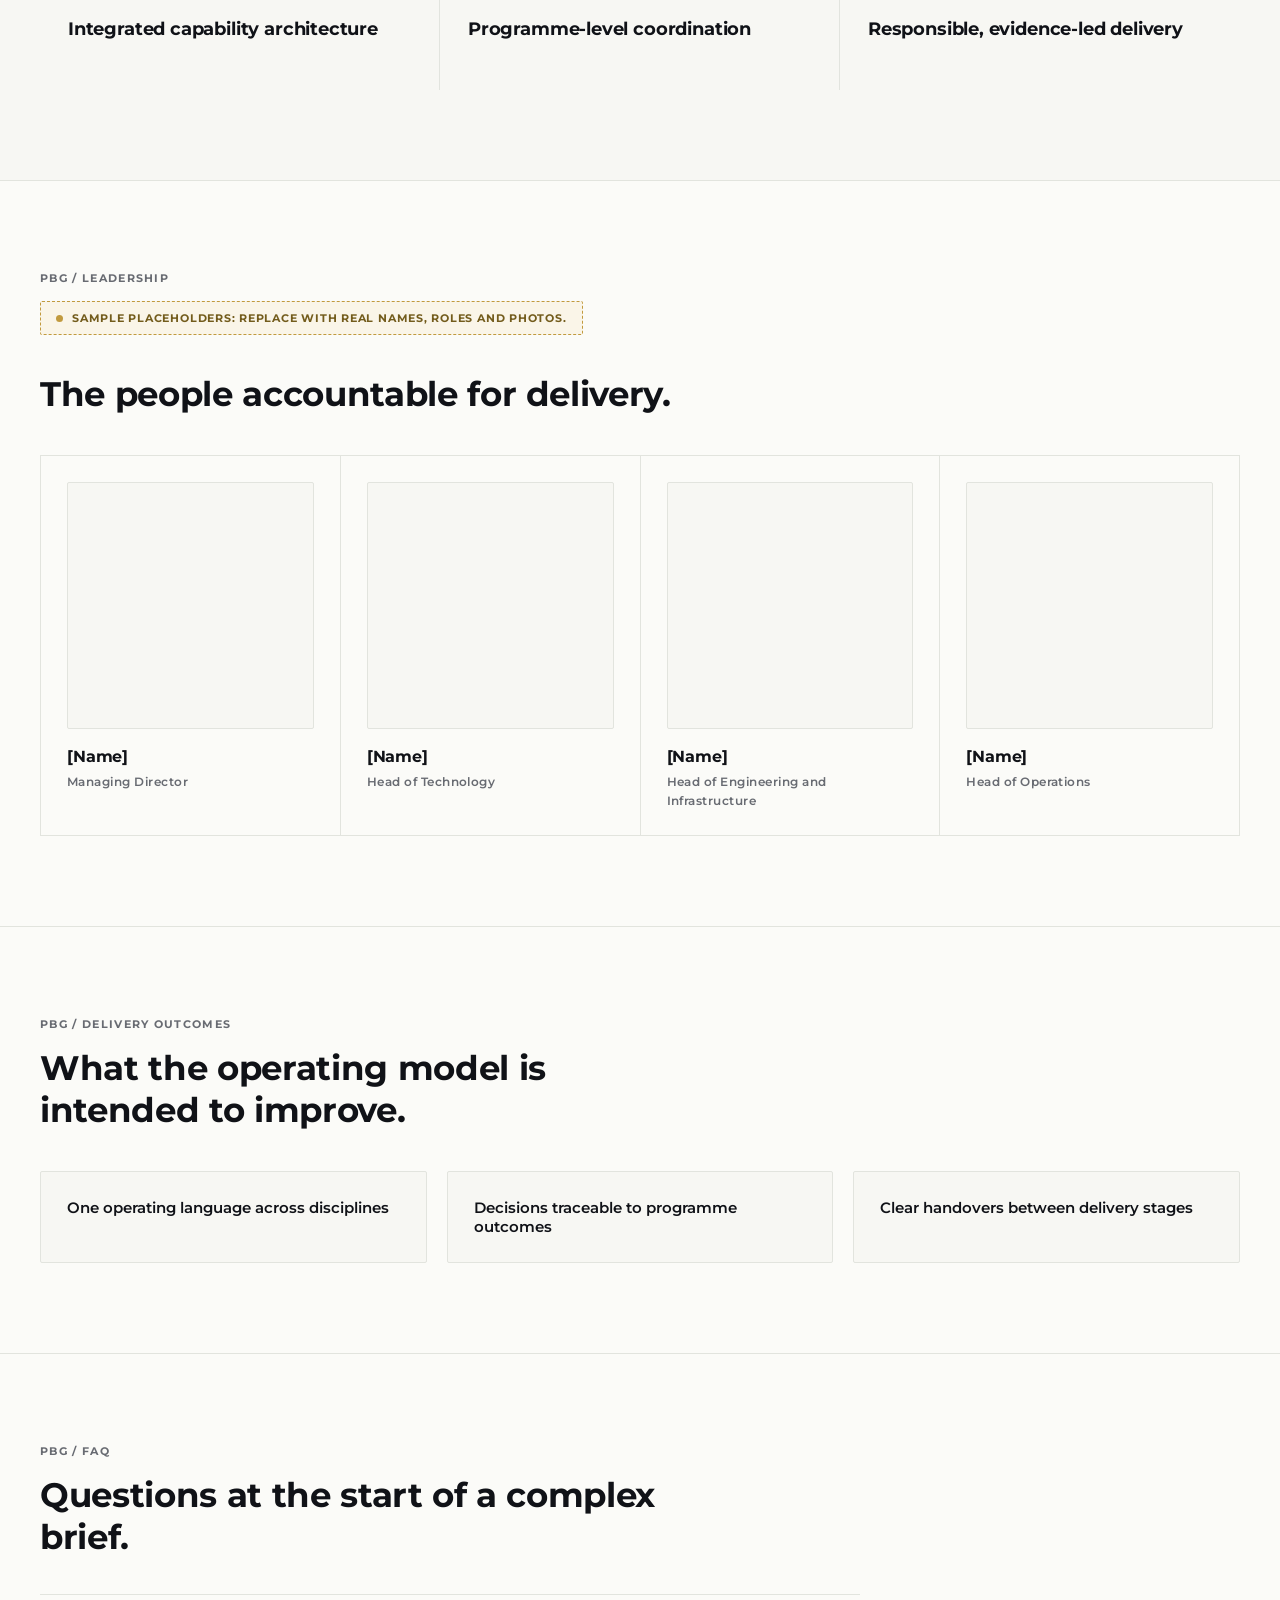
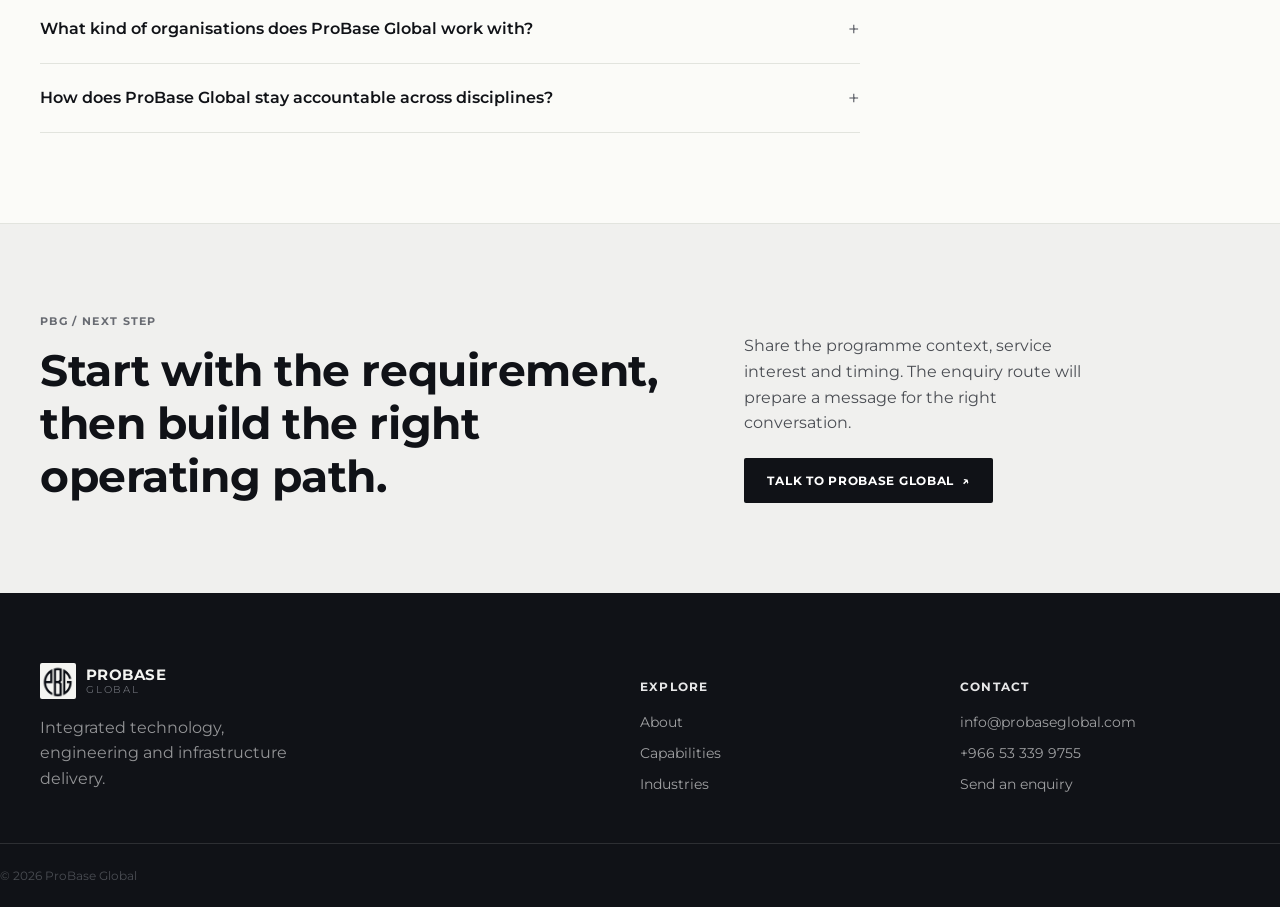
==== commit 7a86fd63: "Replace hero imagery with new custom on-brand photos Three fresh AI-generated daylight images matchi" ====
--- a/about.html
+++ b/about.html
@@ -52,7 +52,7 @@
       </div>
     </div>
     <div class="hero-media">
-      <img src="assets/img/probase-daylight-hero_3b8165ca.png" alt="Illustrative capability environment">
+      <img src="assets/img/probase-hero-01.jpg" alt="Illustrative capability environment">
       <span class="hero-tag hero-tag--top">SYSTEM / PBG &mdash; MODE / DIRECTED</span>
       <span class="hero-badge"><img src="assets/img/probase-logo-mark-160_a76ad49f.png" alt=""> Integrated delivery</span>
       <span class="hero-caption">Illustrative capability image</span>
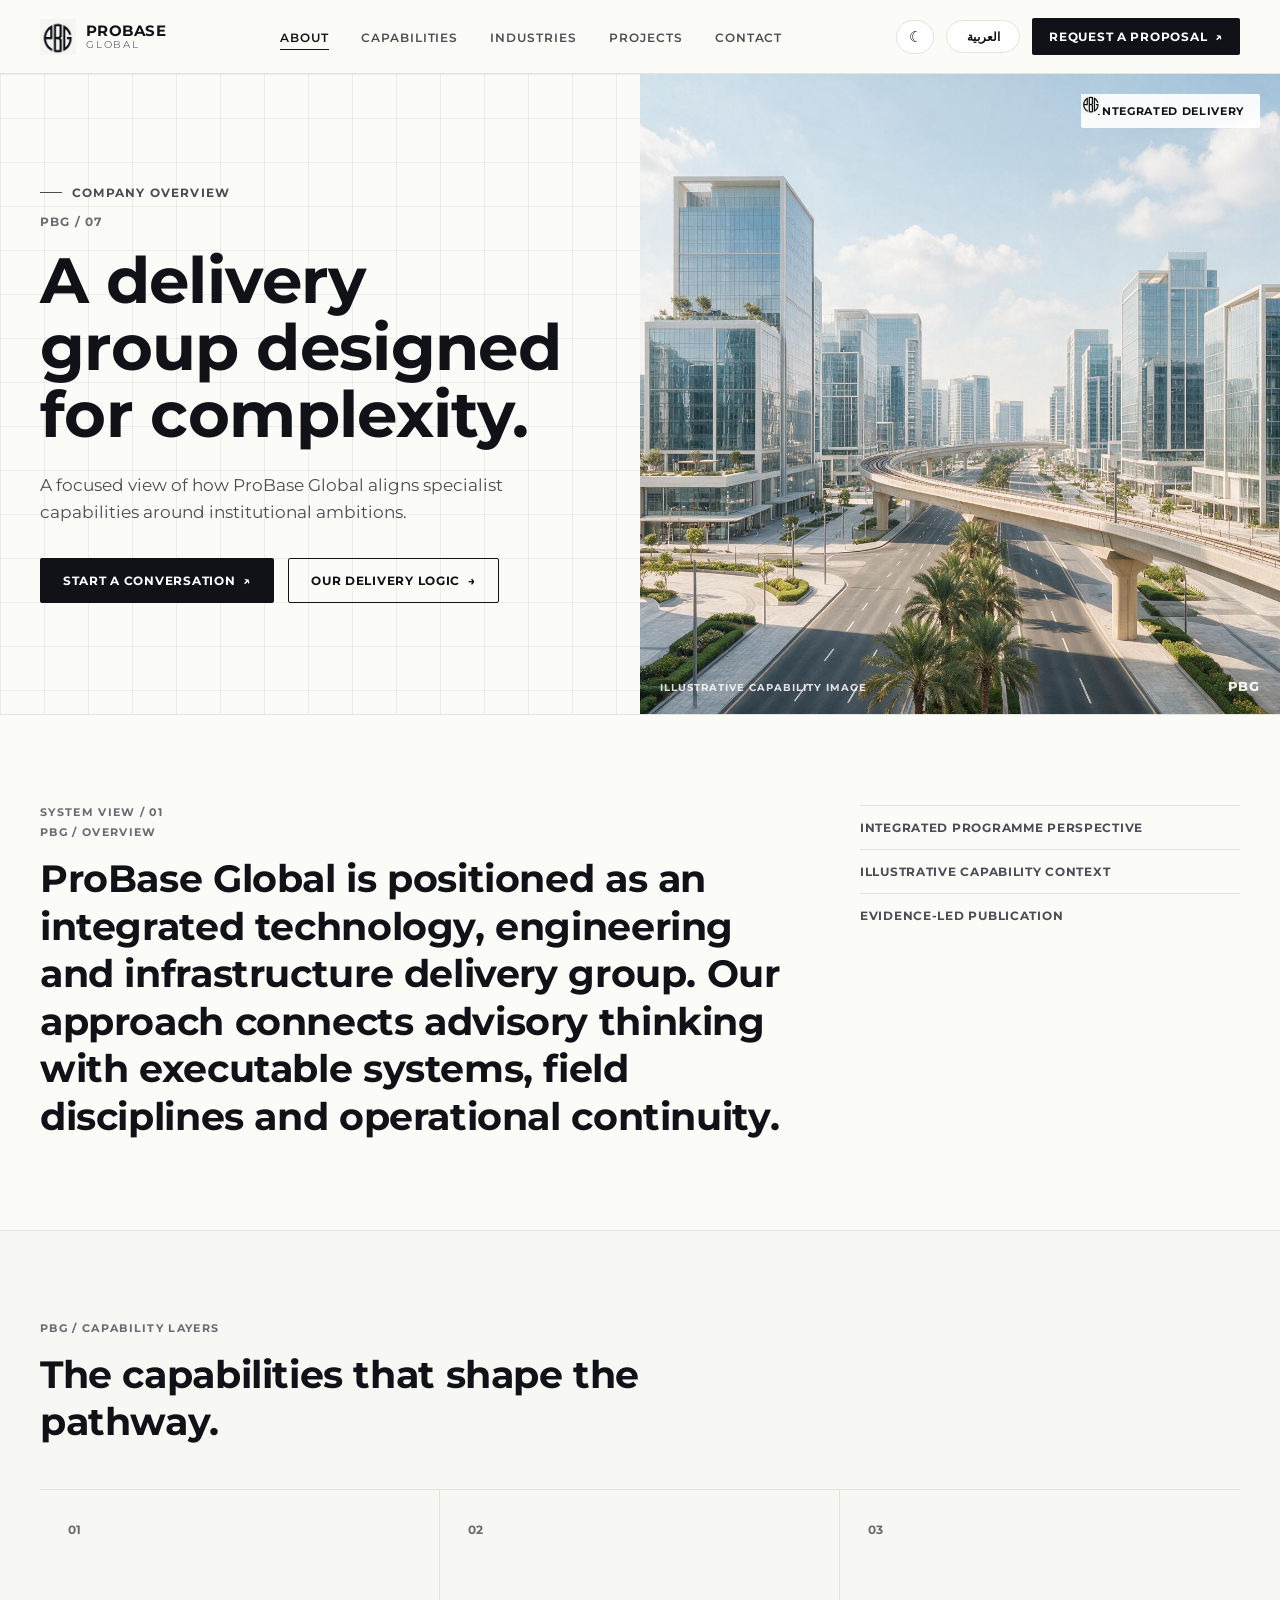
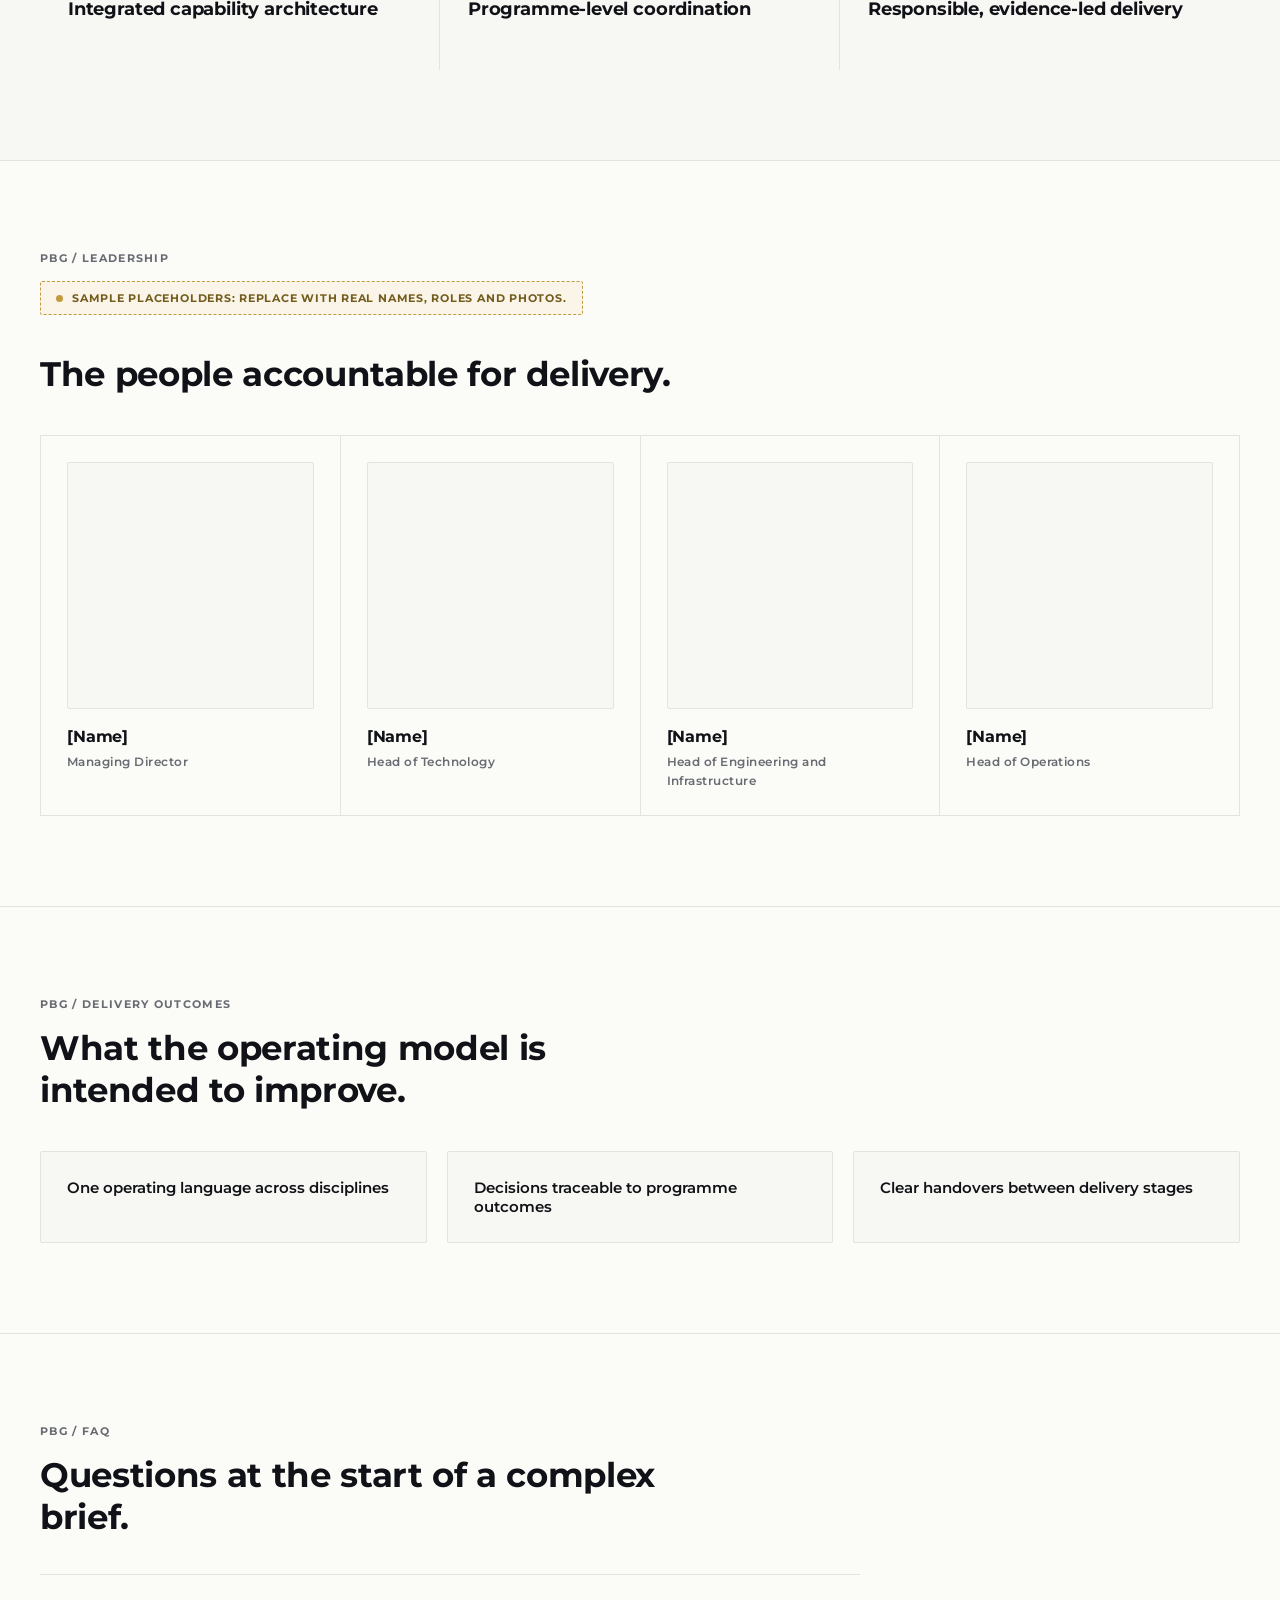
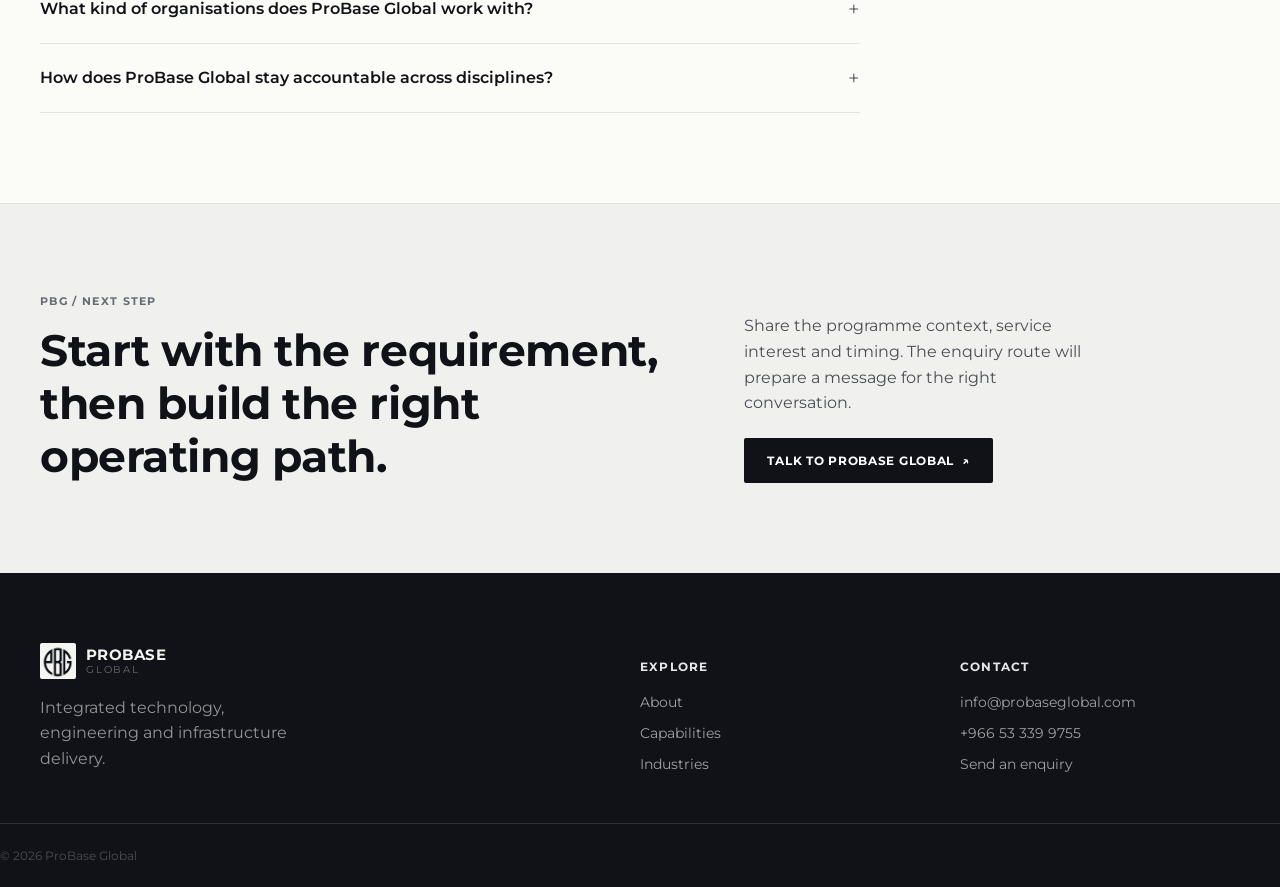
==== commit c8d3803d: "Content cleanup and SEO/details pass - Remove meaningless decorative labels: the "SYSTEM / PBG — MOD" ====
--- a/about.html
+++ b/about.html
@@ -5,10 +5,16 @@
 <meta name="viewport" content="width=device-width, initial-scale=1.0">
 <title>A delivery group designed for complexity. | ProBase Global</title>
 <meta name="description" content="A focused view of how ProBase Global aligns specialist capabilities around institutional ambitions.">
-<meta name="theme-color" content="#111216">
+<meta name="theme-color" content="#fbfbf8" media="(prefers-color-scheme: light)">
+<meta name="theme-color" content="#0e1013" media="(prefers-color-scheme: dark)">
 <link rel="preconnect" href="https://fonts.googleapis.com">
 <link rel="preconnect" href="https://fonts.gstatic.com" crossorigin>
 <link href="https://fonts.googleapis.com/css2?family=Montserrat:wght@400;600;700;800&display=swap" rel="stylesheet">
+<link rel="icon" type="image/png" href="assets/img/probase-logo-mark-160_a76ad49f.png">
+<meta property="og:type" content="website">
+<meta property="og:site_name" content="ProBase Global">
+<meta property="og:image" content="https://probaseglobal.com/assets/img/probase-hero-01.jpg">
+<meta name="twitter:card" content="summary_large_image">
 <link rel="stylesheet" href="css/style.css">
 <script src="js/theme-init.js"></script>
 <script src="js/lang-init.js"></script>
@@ -53,7 +59,6 @@
     </div>
     <div class="hero-media">
       <img src="assets/img/probase-hero-01.jpg" alt="Illustrative capability environment">
-      <span class="hero-tag hero-tag--top">SYSTEM / PBG &mdash; MODE / DIRECTED</span>
       <span class="hero-badge"><img src="assets/img/probase-logo-mark-160_a76ad49f.png" alt=""> Integrated delivery</span>
       <span class="hero-caption">Illustrative capability image</span>
       <span class="hero-mark">PBG</span>
@@ -64,7 +69,6 @@
   <div class="wrap overview-grid">
     <div class="overview-copy">
       <span class="tiny-label">System view / 01</span>
-      <span class="tiny-label muted">PATH STATUS: REVIEW READY</span>
       <span class="section-label">PBG / OVERVIEW</span>
       <h2>ProBase Global is positioned as an integrated technology, engineering and infrastructure delivery group. Our approach connects advisory thinking with executable systems, field disciplines and operational continuity.</h2>
     </div>
--- a/css/style.css
+++ b/css/style.css
@@ -181,6 +181,19 @@
   padding:12px 14px;border:1px solid var(--border);border-radius:var(--radius);background:var(--white);color:var(--ink);
 }
 .contact-form button{align-self:flex-start;border:none;}
+.contact-form button[disabled]{opacity:0.6;cursor:progress;}
+.form-status{margin:4px 0 0;font-size:14px;font-weight:600;min-height:1.2em;}
+.form-status--pending{color:var(--ink-mute);}
+.form-status--ok{color:#1f7a44;}
+.form-status--error{color:#b3341f;}
+:root[data-theme="dark"] .form-status--ok{color:#5fd08a;}
+:root[data-theme="dark"] .form-status--error{color:#f08a72;}
+/* Scroll-reveal (added to below-fold blocks by main.js; visible by default without JS) */
+.reveal{opacity:0;transform:translateY(18px);transition:opacity .7s cubic-bezier(.2,.7,.2,1),transform .7s cubic-bezier(.2,.7,.2,1);}
+.reveal.in{opacity:1;transform:none;}
+/* Gentle hover lift on the bordered content cards */
+.capmap-grid article,.case-item,.team-member,.outcomes-list li{transition:transform .3s cubic-bezier(.2,.7,.2,1),border-color .3s ease;}
+.capmap-grid article:hover,.case-item:hover,.team-member:hover,.outcomes-list li:hover{transform:translateY(-3px);border-color:var(--ink-soft);}
 /* Home-specific sections */
 .approach{padding:100px 0 80px;}
 .approach h2{font-size:clamp(28px,4vw,48px);max-width:760px;margin:14px 0 26px;}
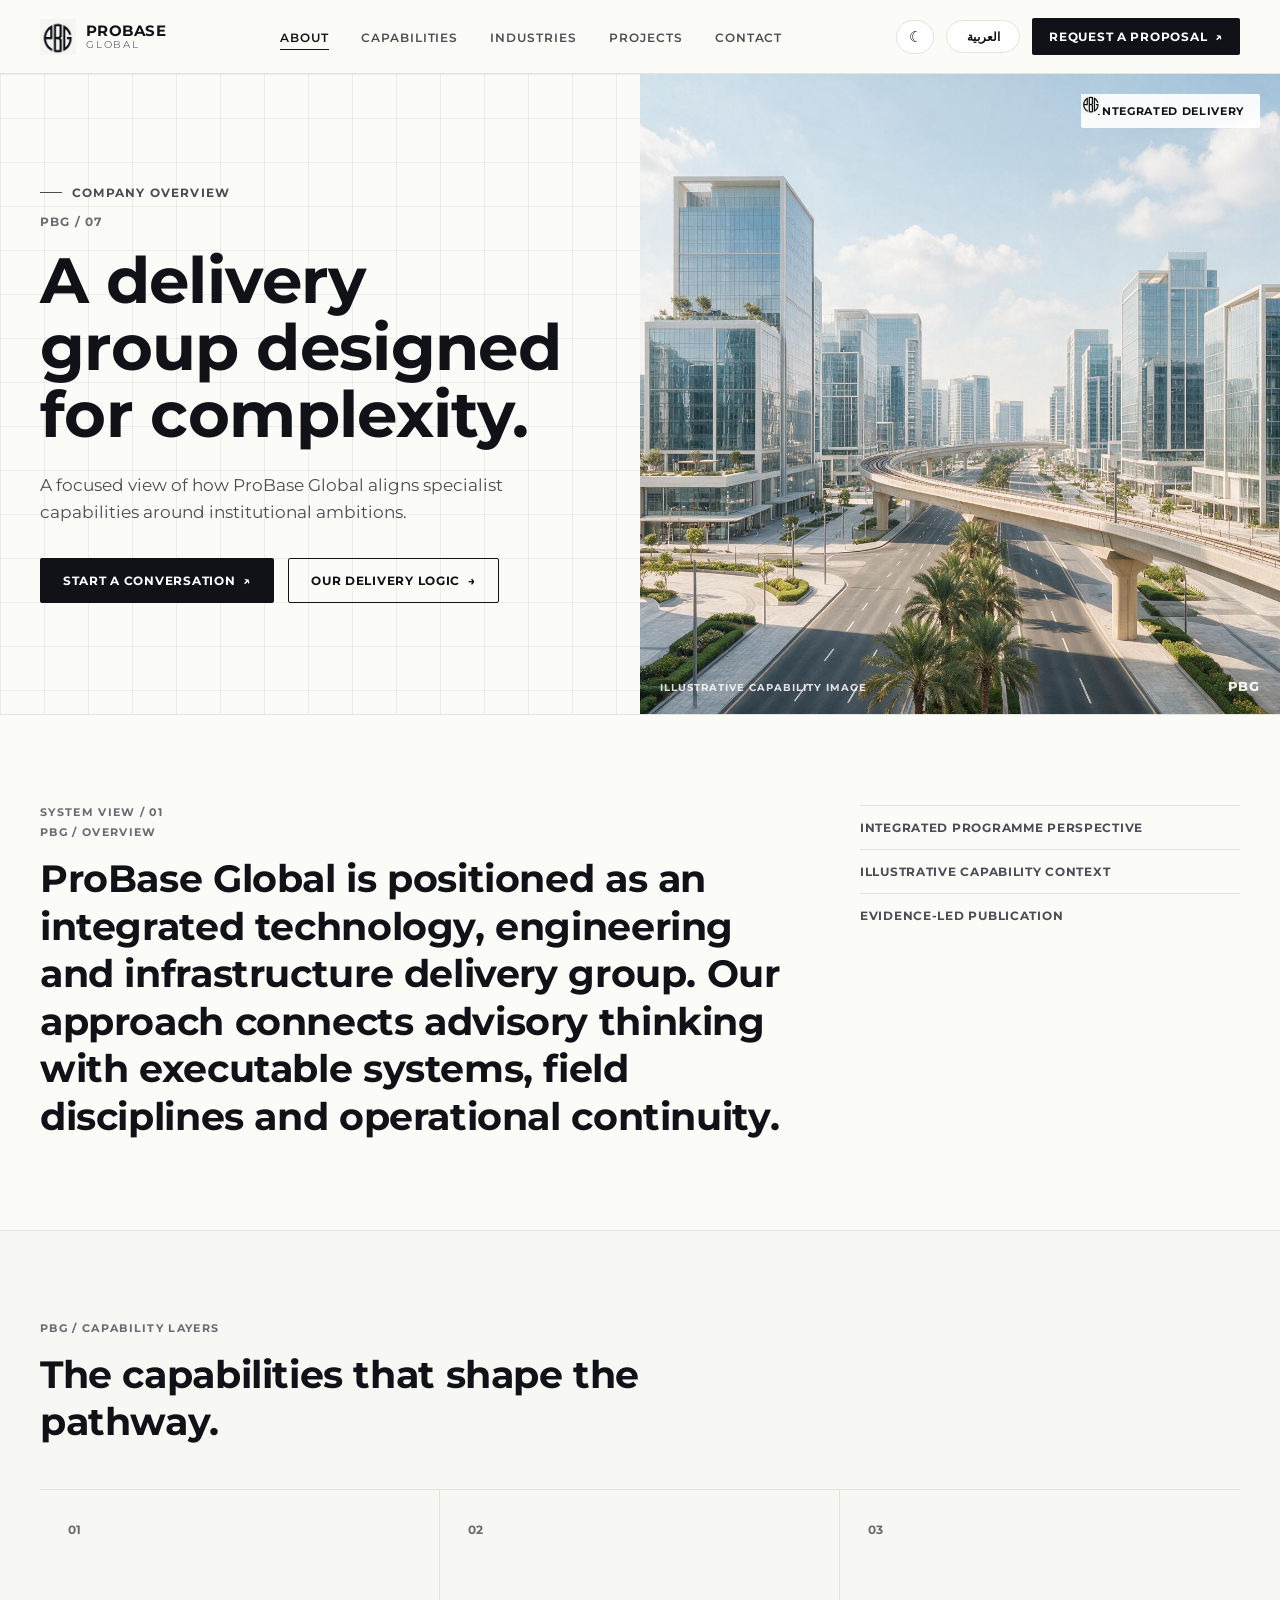
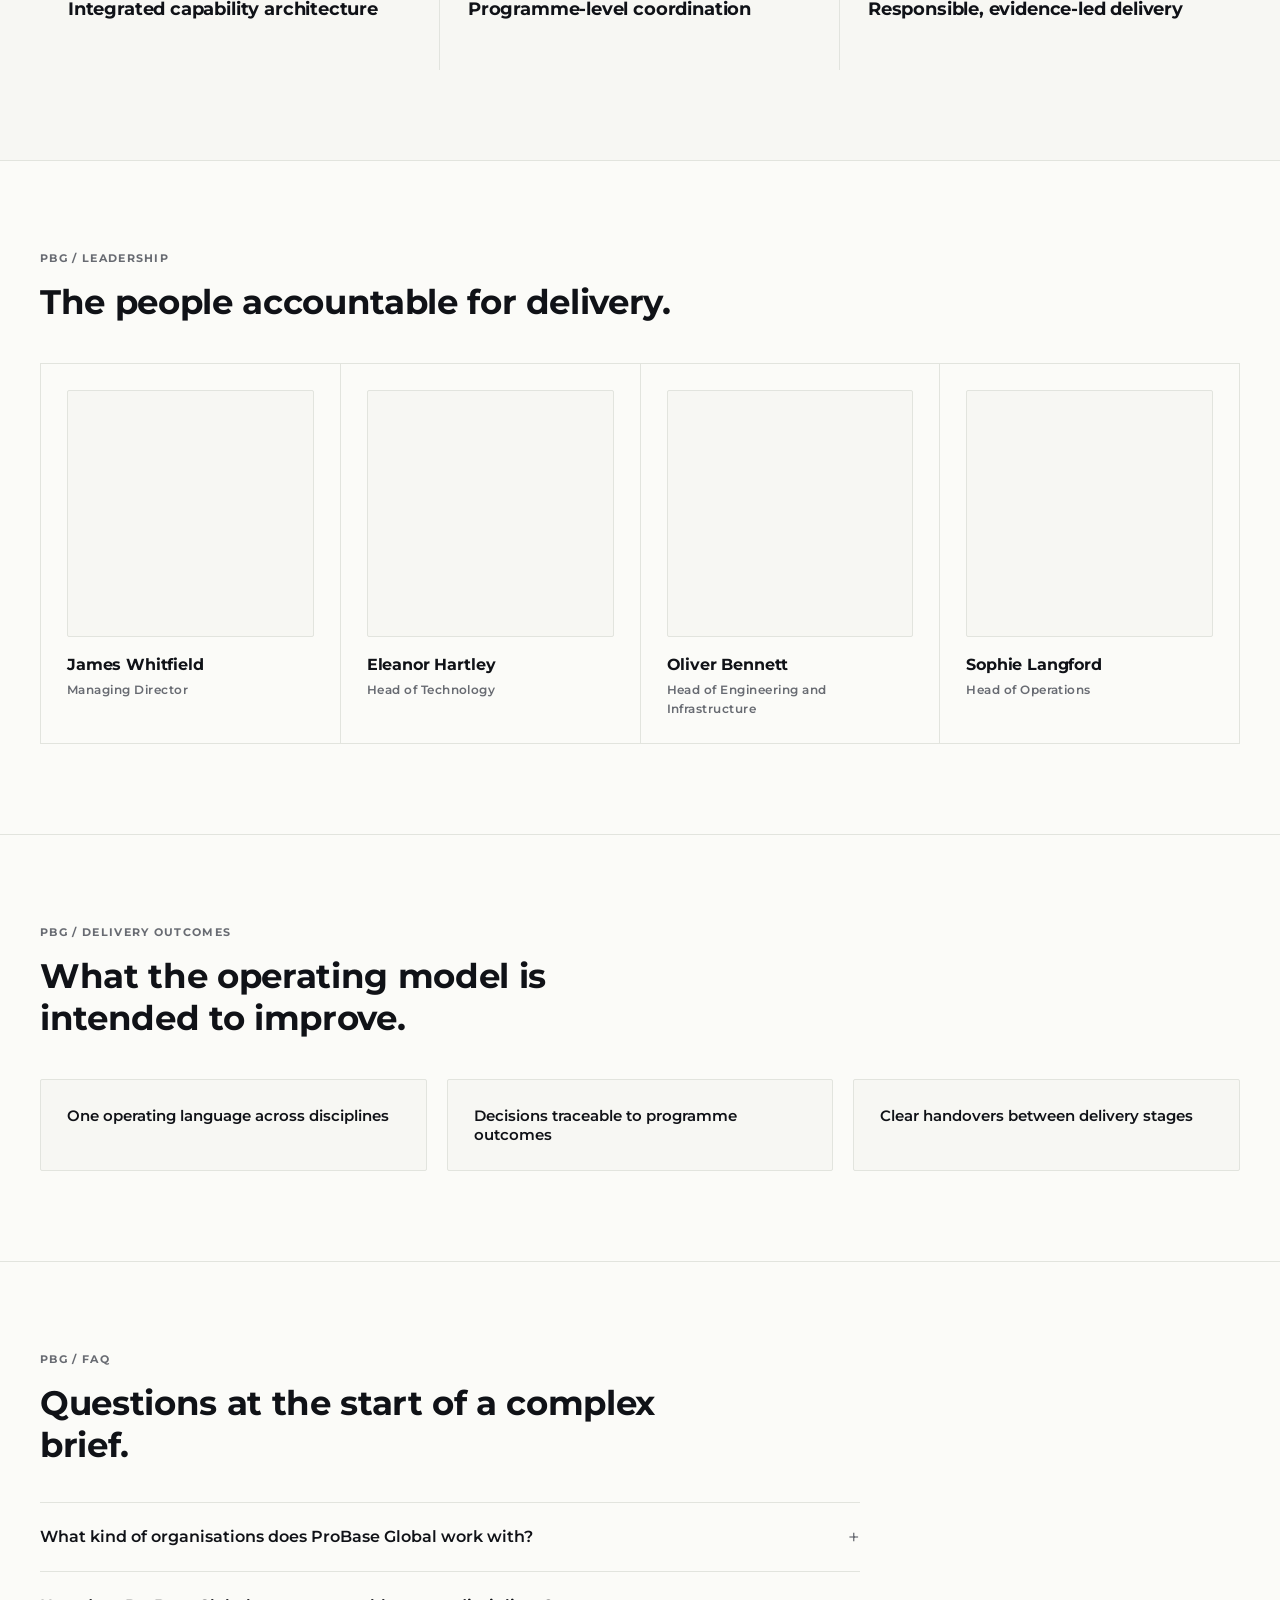
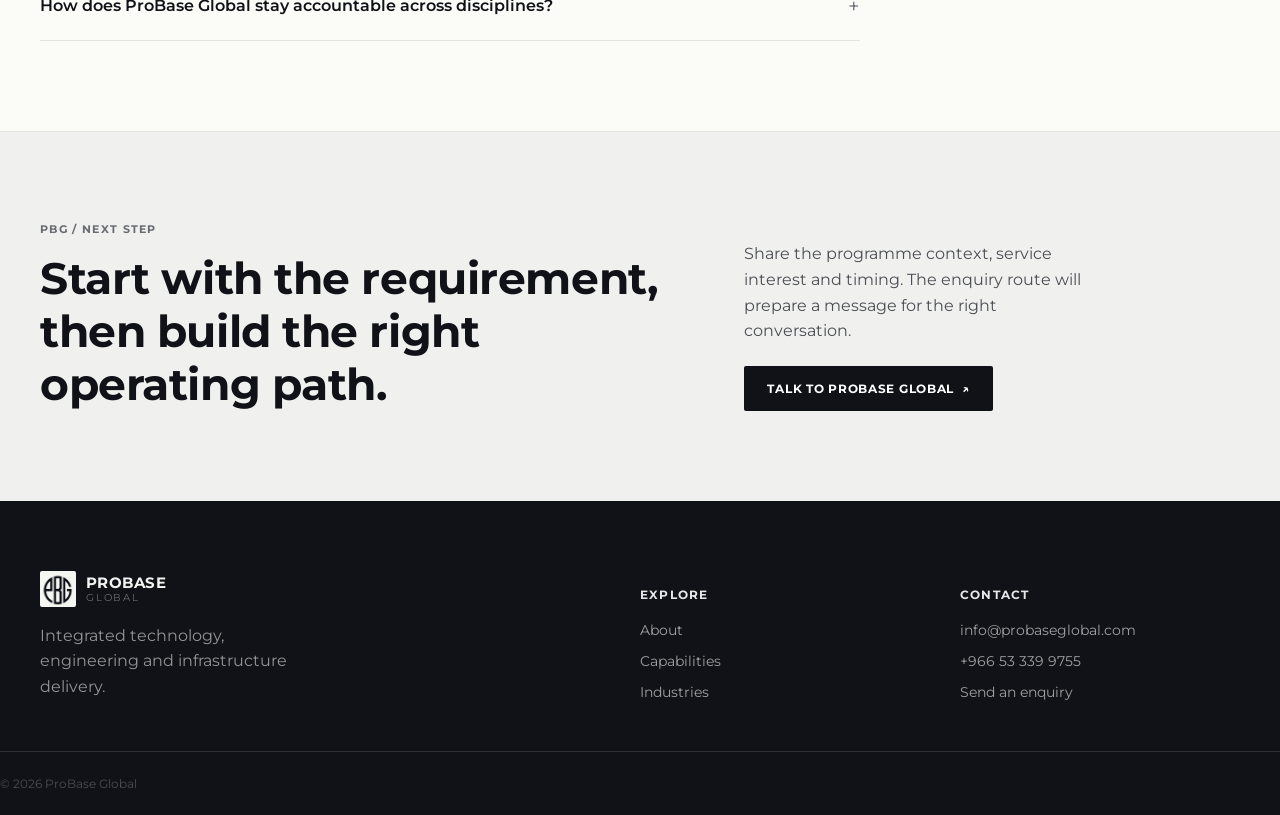
==== commit 24306379: "Add delivery timeline + testimonials; fill sample data with names - Delivery page: a visual four-ste" ====
--- a/about.html
+++ b/about.html
@@ -102,13 +102,12 @@
 <section class="leadership">
   <div class="wrap">
     <span class="section-label">PBG / LEADERSHIP</span>
-    <div class="sample-note">Sample placeholders: replace with real names, roles and photos.</div>
     <h2>The people accountable for delivery.</h2>
     <div class="team-grid">
-      <article class="team-member"><div class="team-photo"></div><h3>[Name]</h3><span>Managing Director</span></article>
-      <article class="team-member"><div class="team-photo"></div><h3>[Name]</h3><span>Head of Technology</span></article>
-      <article class="team-member"><div class="team-photo"></div><h3>[Name]</h3><span>Head of Engineering and Infrastructure</span></article>
-      <article class="team-member"><div class="team-photo"></div><h3>[Name]</h3><span>Head of Operations</span></article>
+      <article class="team-member"><div class="team-photo"></div><h3>James Whitfield</h3><span>Managing Director</span></article>
+      <article class="team-member"><div class="team-photo"></div><h3>Eleanor Hartley</h3><span>Head of Technology</span></article>
+      <article class="team-member"><div class="team-photo"></div><h3>Oliver Bennett</h3><span>Head of Engineering and Infrastructure</span></article>
+      <article class="team-member"><div class="team-photo"></div><h3>Sophie Langford</h3><span>Head of Operations</span></article>
     </div>
   </div>
 </section>
--- a/css/style.css
+++ b/css/style.css
@@ -194,6 +194,36 @@
 /* Gentle hover lift on the bordered content cards */
 .capmap-grid article,.case-item,.team-member,.outcomes-list li{transition:transform .3s cubic-bezier(.2,.7,.2,1),border-color .3s ease;}
 .capmap-grid article:hover,.case-item:hover,.team-member:hover,.outcomes-list li:hover{transform:translateY(-3px);border-color:var(--ink-soft);}
+/* Delivery timeline */
+.timeline{padding:90px 0;border-bottom:1px solid var(--border);}
+.timeline h2{font-size:clamp(24px,3vw,34px);max-width:640px;margin:14px 0 8px;}
+.timeline-track{display:grid;grid-template-columns:repeat(4,1fr);margin-top:50px;}
+.timeline-step{position:relative;padding:34px 26px 0 0;}
+.timeline-step::before{content:"";position:absolute;top:6px;left:0;width:100%;height:1px;background:var(--border);}
+.timeline-step::after{content:"";position:absolute;top:1px;left:0;width:12px;height:12px;border-radius:50%;background:var(--ink);border:2px solid var(--bg);}
+.timeline-step .t-num{display:block;font-size:12px;font-weight:700;color:var(--ink-mute);margin-bottom:8px;}
+.timeline-step h3{font-size:17px;line-height:1.3;margin-bottom:10px;}
+.timeline-step p{font-size:14px;}
+/* Testimonials */
+.testimonials{padding:90px 0;border-bottom:1px solid var(--border);}
+.testimonials h2{font-size:clamp(24px,3vw,34px);max-width:640px;margin:14px 0 40px;}
+.quote-grid{display:grid;grid-template-columns:repeat(3,1fr);gap:20px;}
+.quote-card{border:1px solid var(--border);border-radius:var(--radius);padding:30px;background:var(--bg-cream);display:flex;flex-direction:column;gap:22px;margin:0;transition:transform .3s cubic-bezier(.2,.7,.2,1),border-color .3s ease;}
+.quote-card:hover{transform:translateY(-3px);border-color:var(--ink-soft);}
+.quote-card blockquote{margin:0;font-size:16px;line-height:1.6;color:var(--ink);font-weight:500;}
+.quote-card figcaption{display:flex;flex-direction:column;gap:3px;border-top:1px solid var(--border);padding-top:18px;}
+.quote-card figcaption b{font-size:14px;}
+.quote-card figcaption span{font-size:12px;color:var(--ink-mute);}
+/* Why / differentiators (home) */
+.why{padding:90px 0;border-bottom:1px solid var(--border);}
+.why h2{font-size:clamp(26px,3vw,38px);max-width:660px;margin:14px 0 44px;}
+.why-grid{display:grid;grid-template-columns:repeat(4,1fr);gap:1px;background:var(--border);border:1px solid var(--border);}
+.why-card{background:var(--bg);padding:32px 28px;display:flex;flex-direction:column;gap:14px;transition:transform .3s cubic-bezier(.2,.7,.2,1);}
+.why-card:hover{transform:translateY(-3px);}
+.why-icon{width:46px;height:46px;border:1px solid var(--border);border-radius:var(--radius);display:inline-flex;align-items:center;justify-content:center;color:var(--ink);}
+.why-icon svg{width:22px;height:22px;display:block;}
+.why-card h3{font-size:17px;line-height:1.35;}
+.why-card p{font-size:14px;}
 /* Home-specific sections */
 .approach{padding:100px 0 80px;}
 .approach h2{font-size:clamp(28px,4vw,48px);max-width:760px;margin:14px 0 26px;}
@@ -210,11 +240,13 @@
 .capcard-title{display:flex;justify-content:space-between;align-items:center;font-size:17px;font-weight:700;}
 .capcard[style*="background-image"]{color:var(--white);}
 .capcard[style*="background-image"]::before{content:"";position:absolute;inset:0;background:linear-gradient(180deg,rgba(16,18,23,0.05),rgba(16,18,23,0.55));}
-.capcard[style*="background-image"] .capcard-num,.capcard[style*="background-image"] .capcard-title{position:relative;z-index:1;}
+.capcard[style*="background-image"] .capcard-num{z-index:1;}
+.capcard[style*="background-image"] .capcard-title{position:relative;z-index:1;}
 .discipline{padding:90px 0;border-top:1px solid var(--border);}
 .discipline-grid{display:grid;grid-template-columns:1fr 1.1fr;gap:60px;align-items:center;}
 .discipline-visual{background:var(--panel);border:1px solid var(--border);border-radius:var(--radius);min-height:300px;display:grid;grid-template-columns:1fr 1fr;grid-template-rows:1fr 1fr;color:rgba(255,255,255,0.5);font-size:12px;font-weight:700;}
-.discipline-visual span{padding:18px;border-right:1px solid rgba(255,255,255,0.1);border-bottom:1px solid rgba(255,255,255,0.1);}
+.discipline-visual span{padding:22px;border-right:1px solid rgba(255,255,255,0.1);border-bottom:1px solid rgba(255,255,255,0.1);display:flex;flex-direction:column;justify-content:space-between;gap:24px;font-size:13px;font-weight:600;color:rgba(255,255,255,0.82);line-height:1.35;}
+.discipline-visual span i{font-style:normal;font-size:12px;font-weight:700;letter-spacing:0.04em;color:rgba(255,255,255,0.45);}
 .discipline-copy h2{font-size:clamp(26px,3.4vw,40px);margin:14px 0 18px;}
 .discipline-copy p{margin-bottom:28px;max-width:440px;}
 /* Footer */
@@ -305,6 +337,12 @@
   .case-body{grid-template-columns:1fr;gap:18px;}
   .case-metrics{gap:24px;}
   .stats-band,.partner-grid,.team-grid{grid-template-columns:repeat(2,1fr);}
+  .why-grid,.quote-grid{grid-template-columns:1fr;}
+  .timeline-track{grid-template-columns:1fr;}
+  .timeline-step{padding:0 0 30px 26px;}
+  .timeline-step::before{top:0;left:5px;width:1px;height:100%;}
+  .timeline-step:last-child::before{height:0;}
+  .timeline-step::after{left:0;top:2px;}
   .directory-grid{grid-template-columns:repeat(2,1fr);}
   .outcomes-list{grid-template-columns:1fr;}
   .form-row{grid-template-columns:1fr;}
